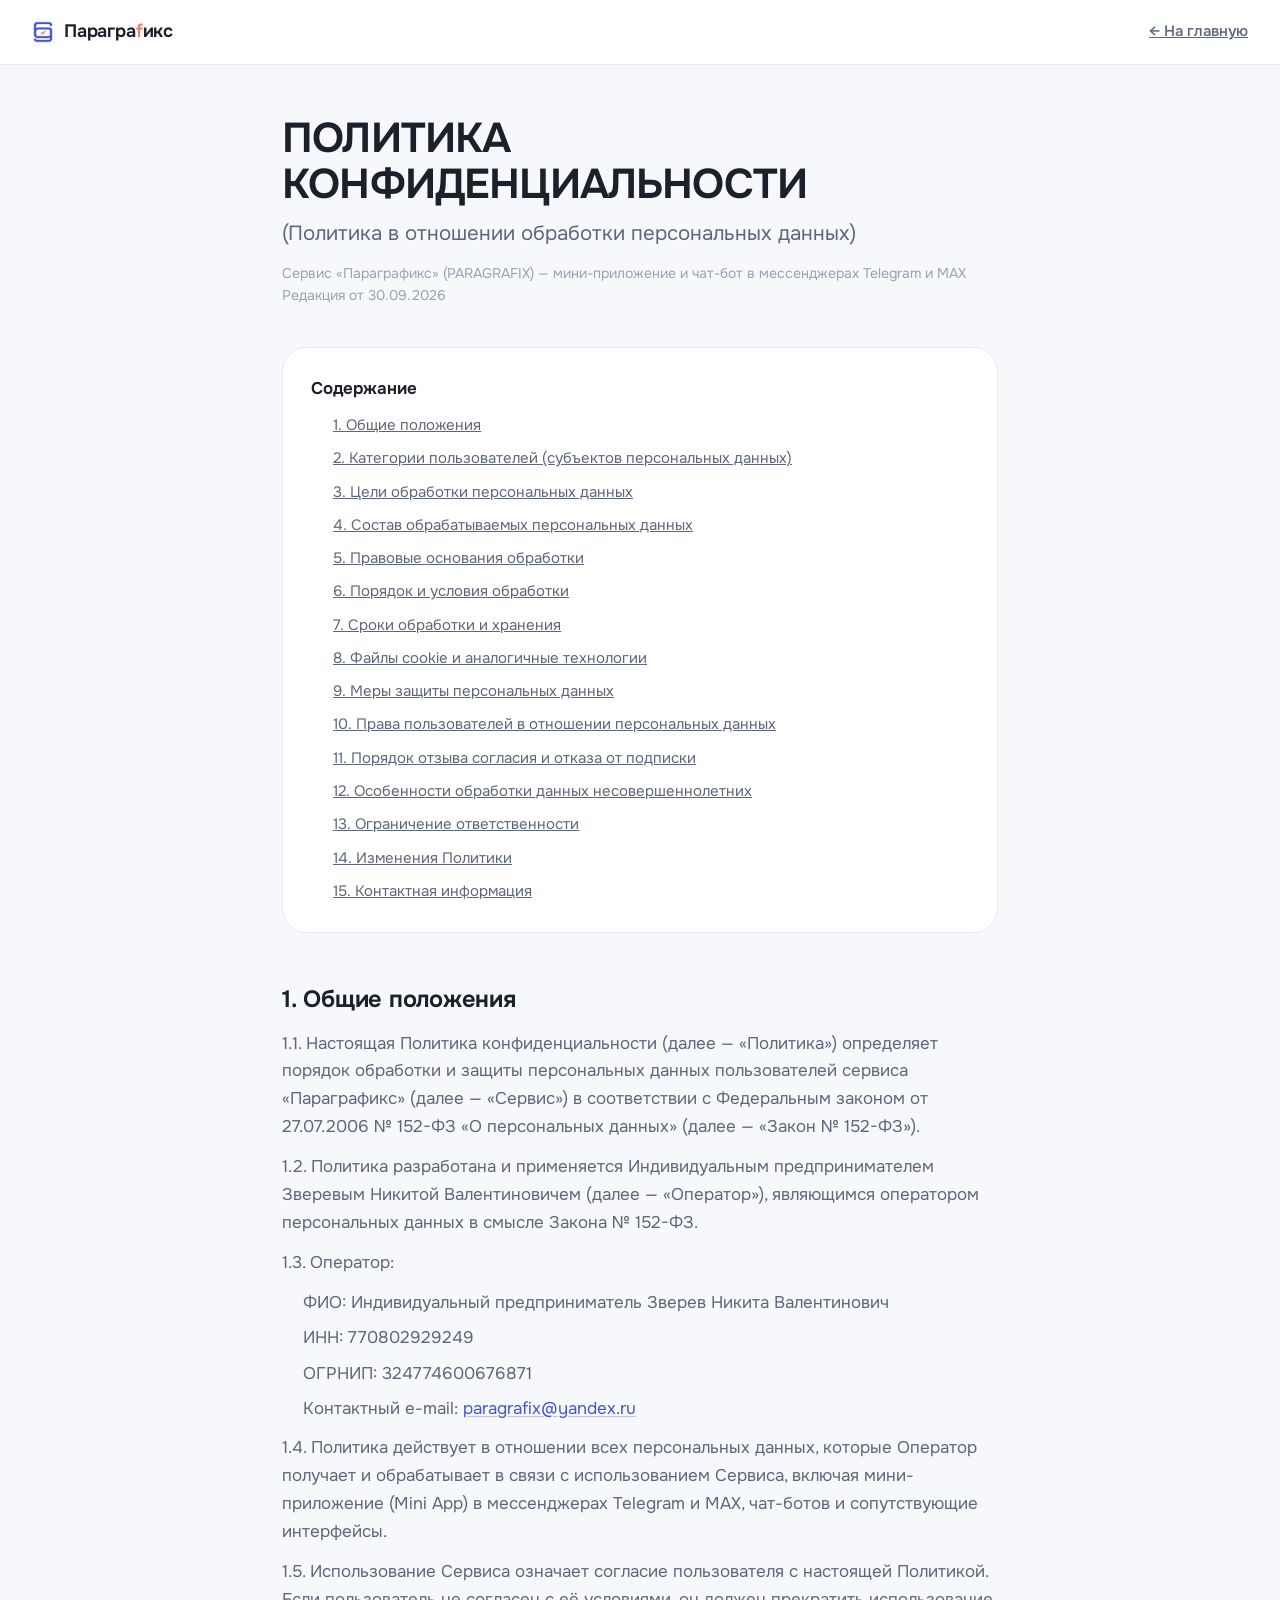
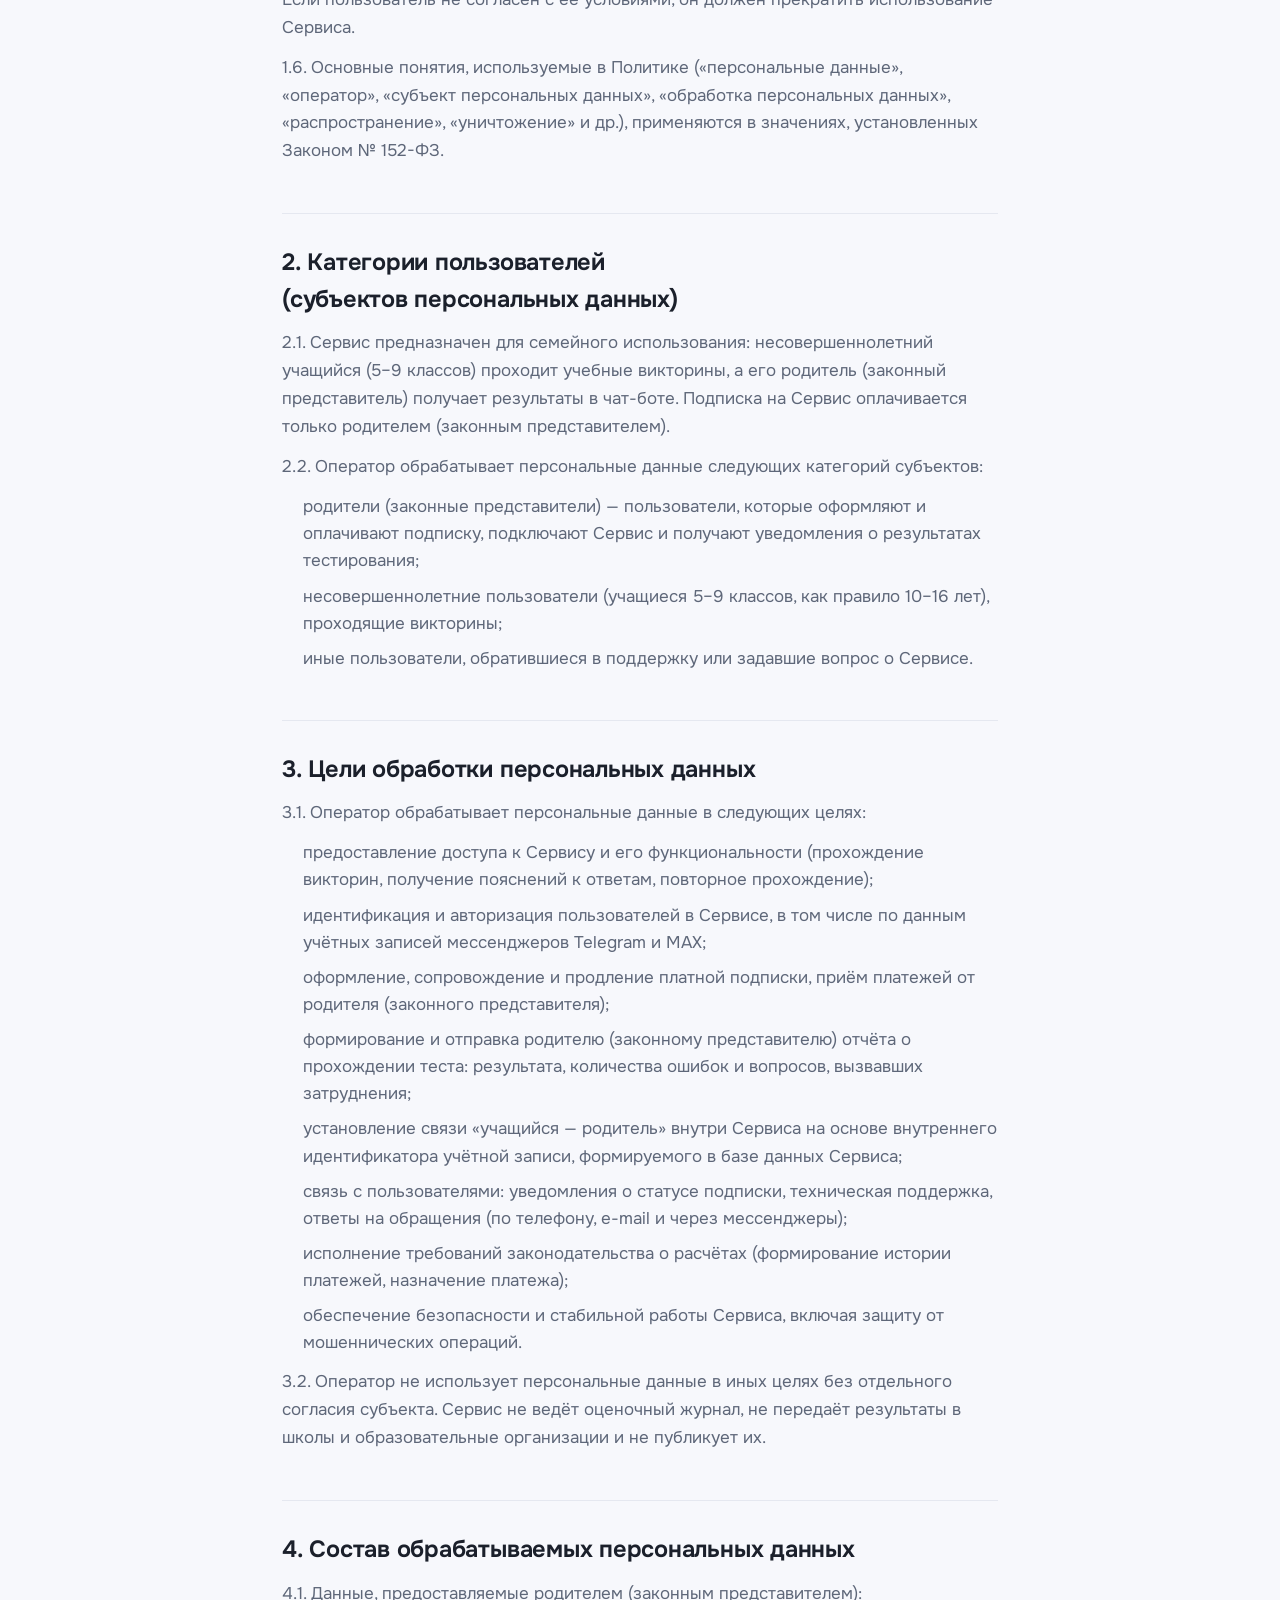
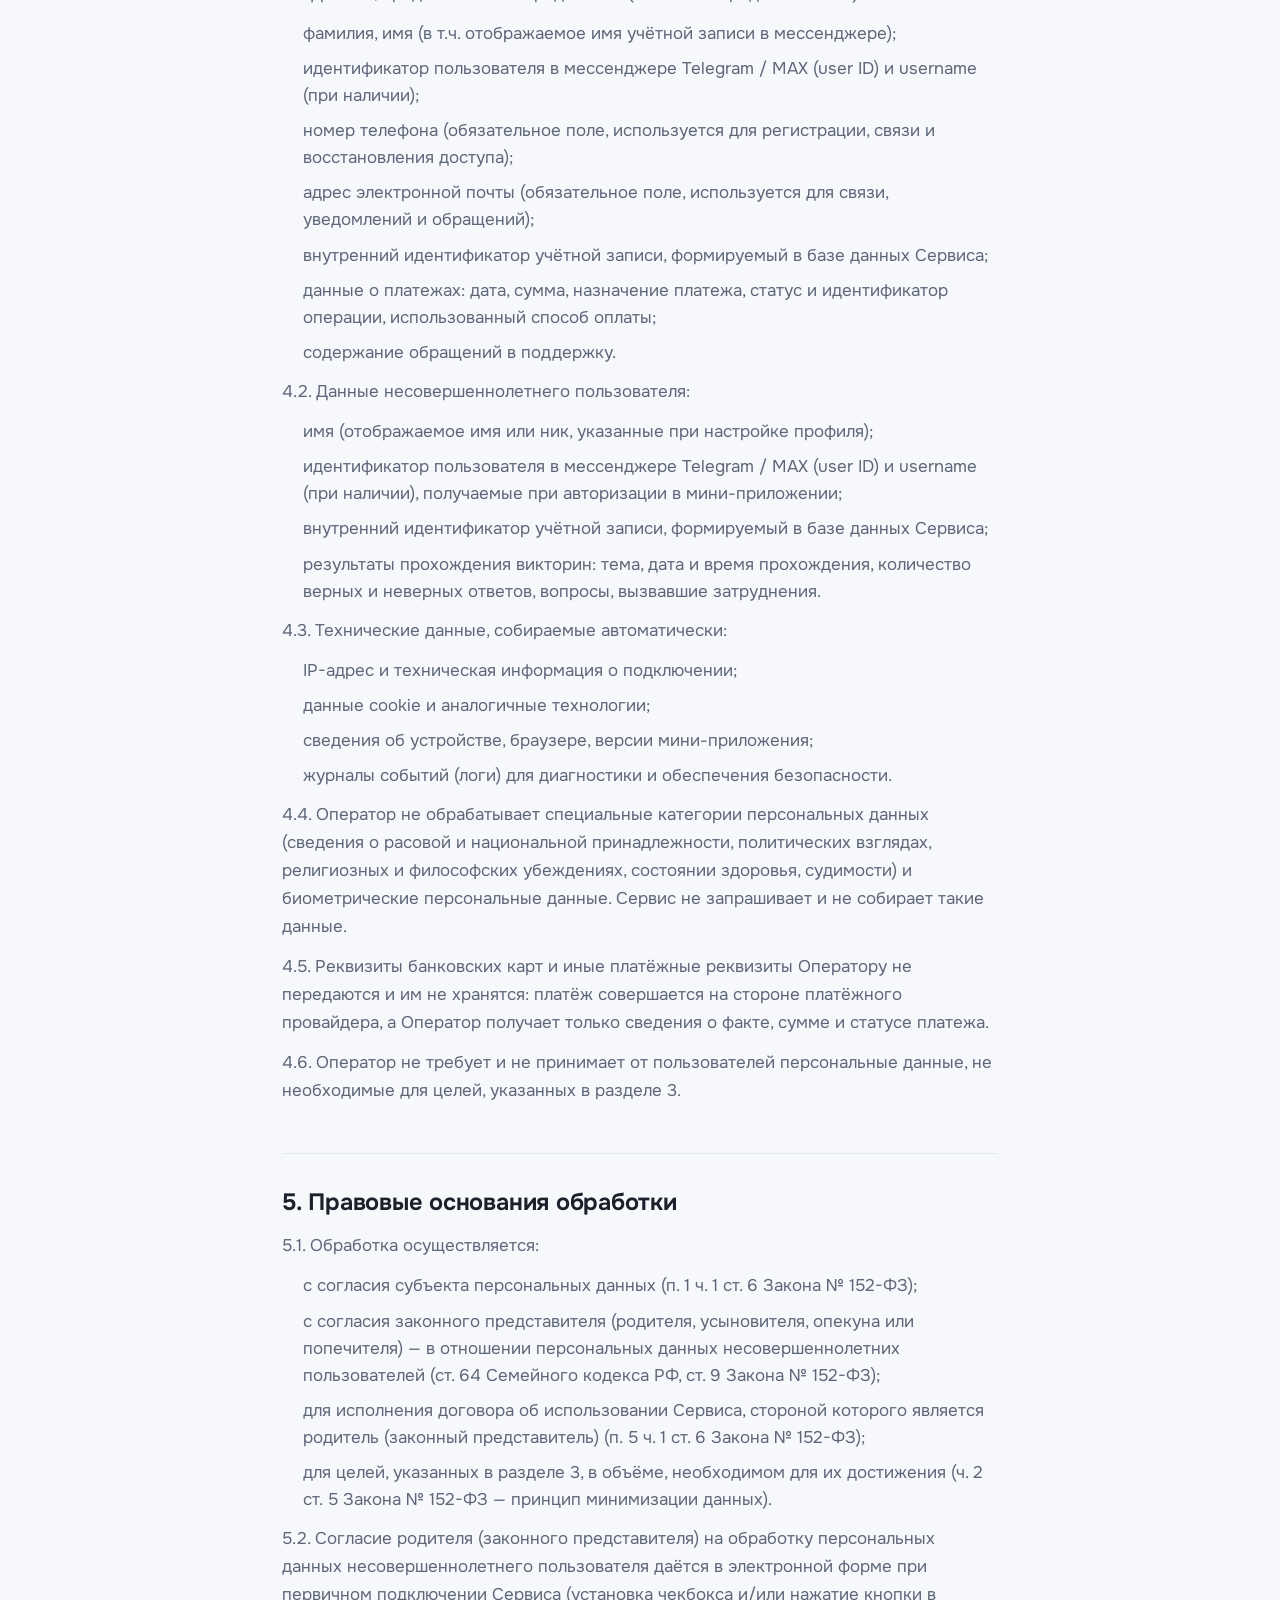
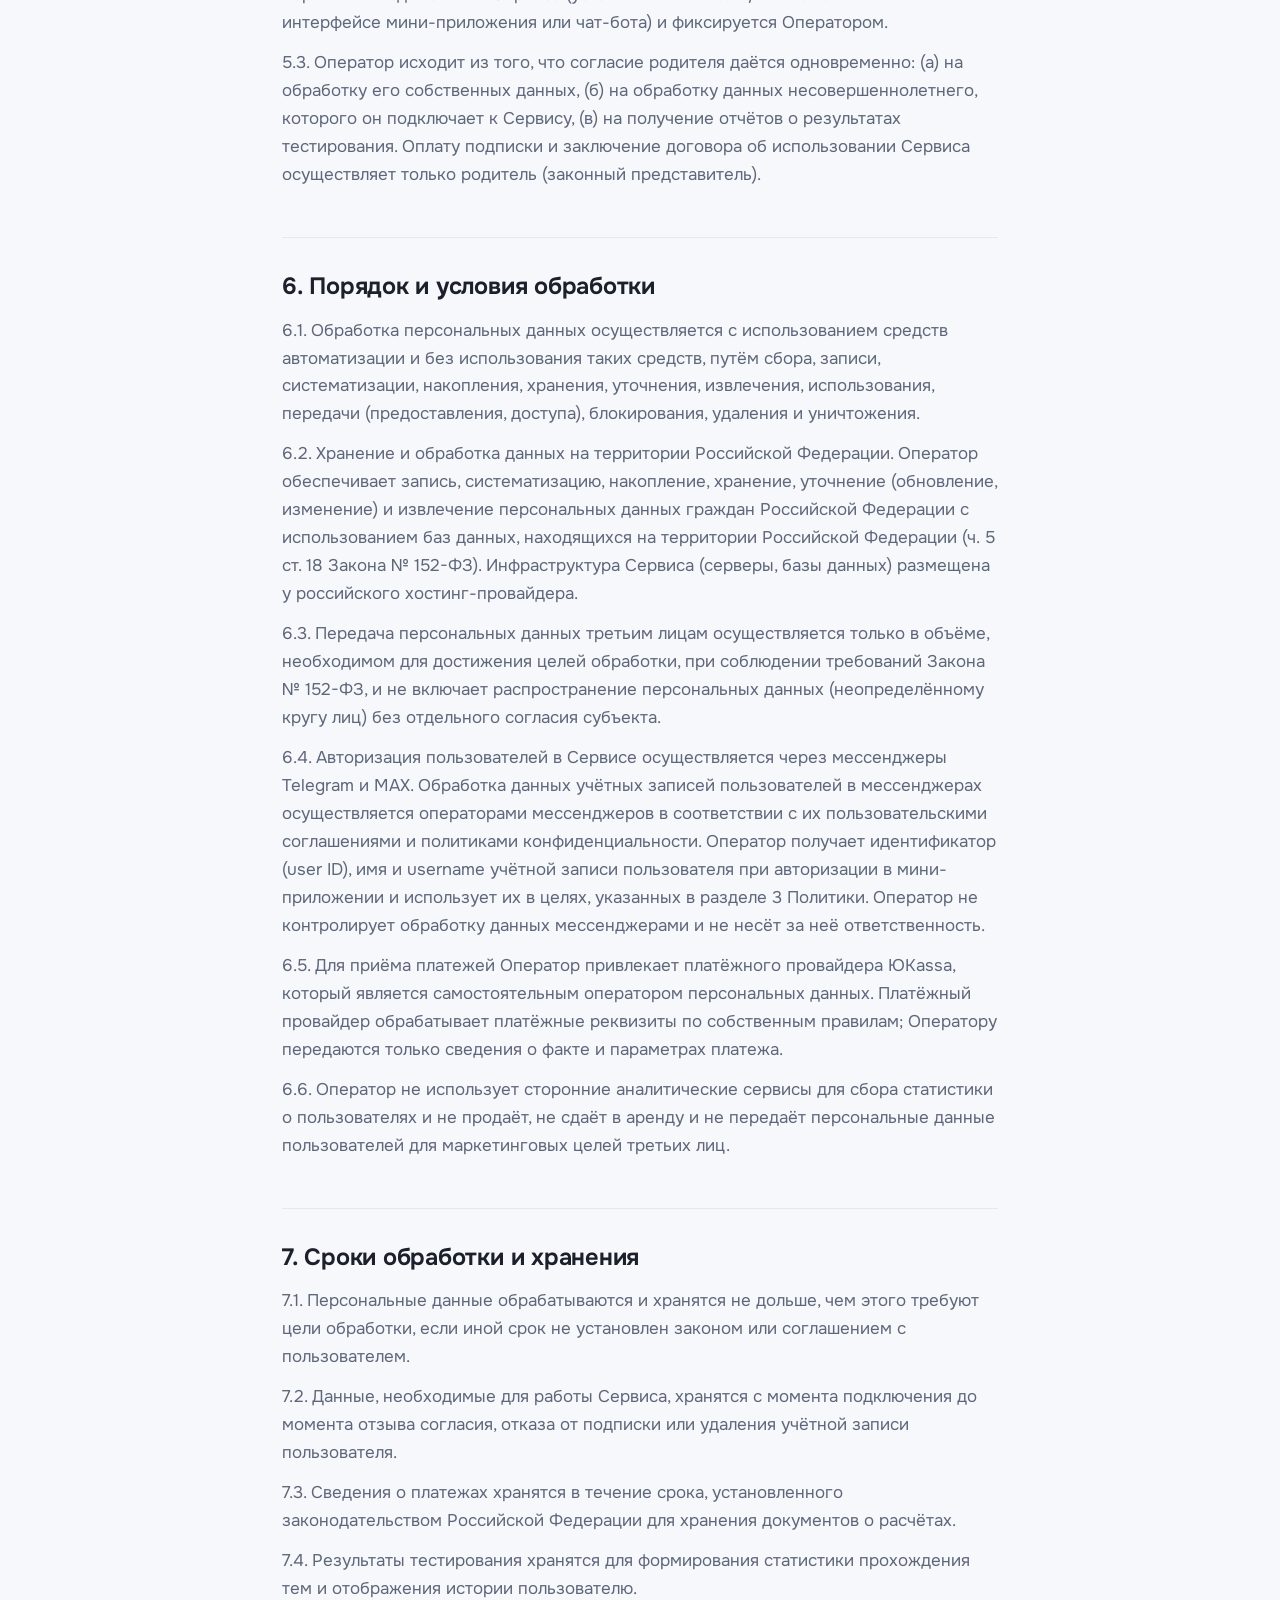
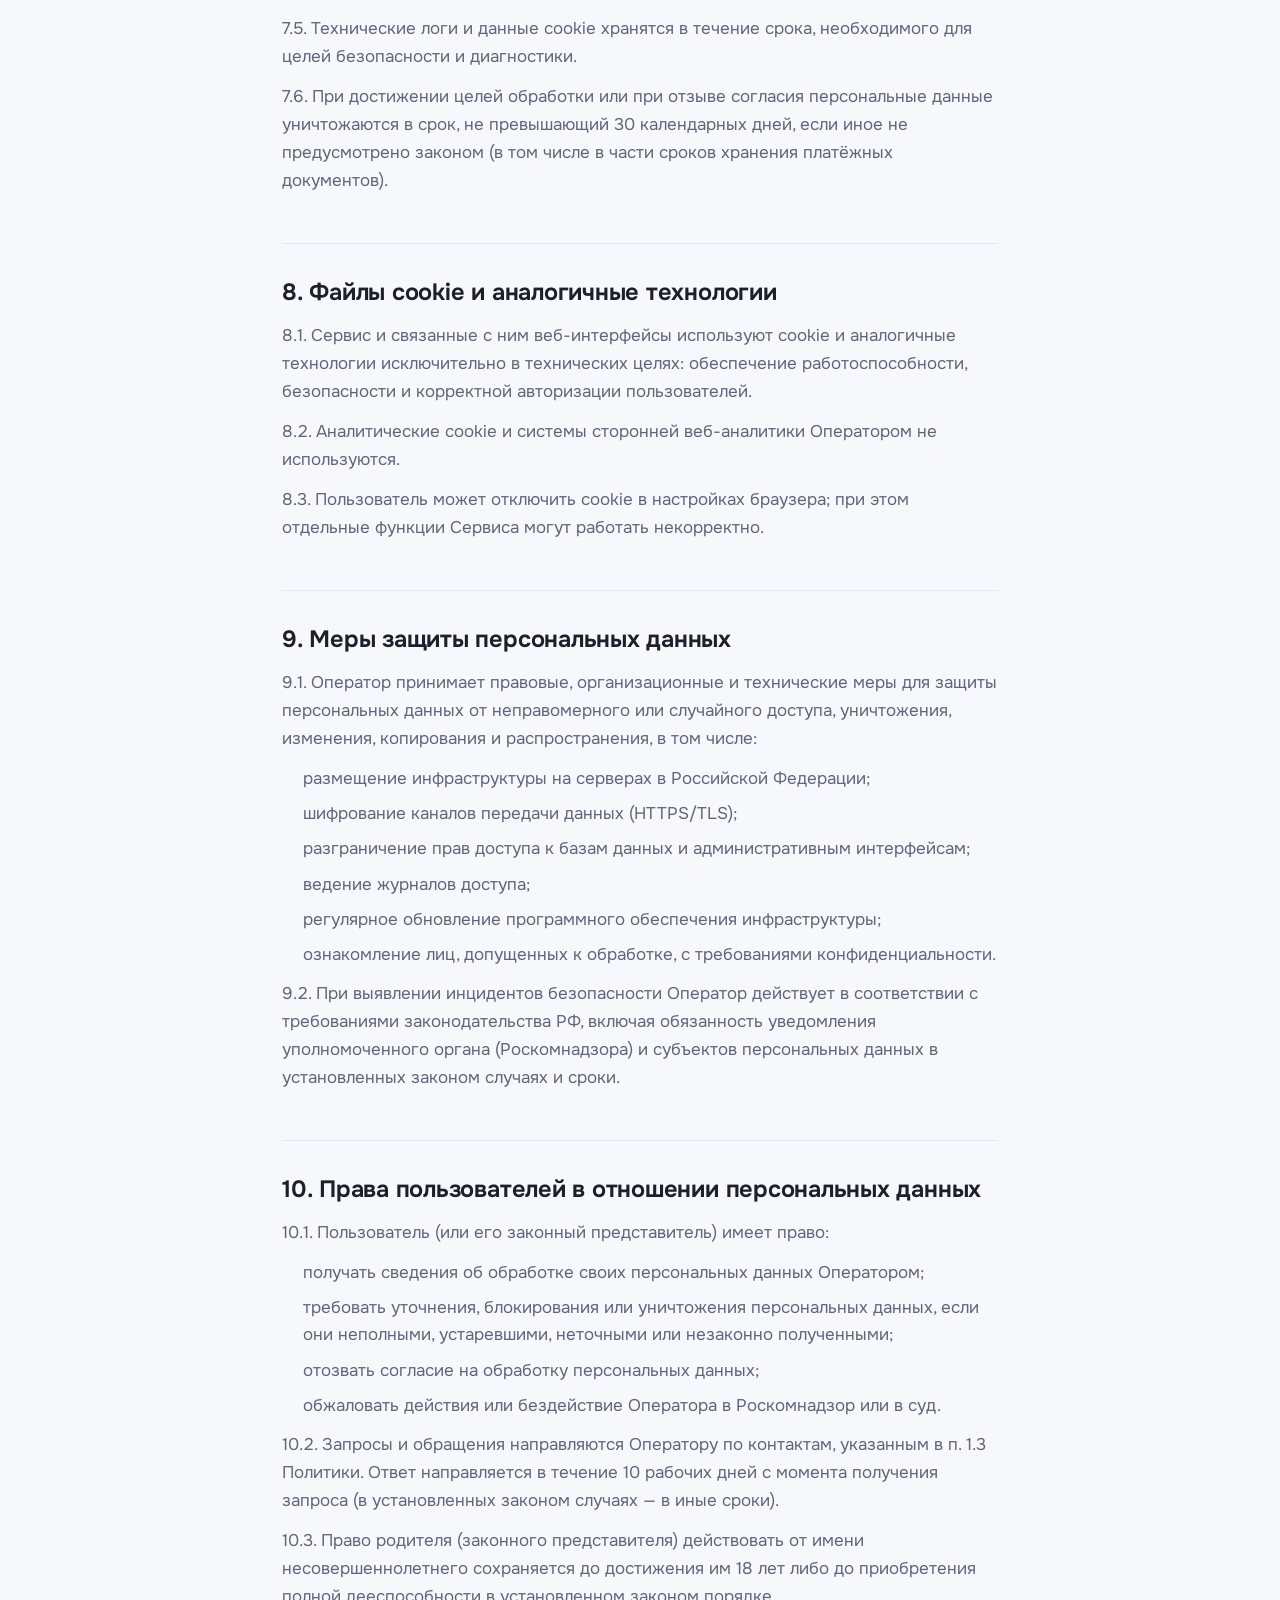
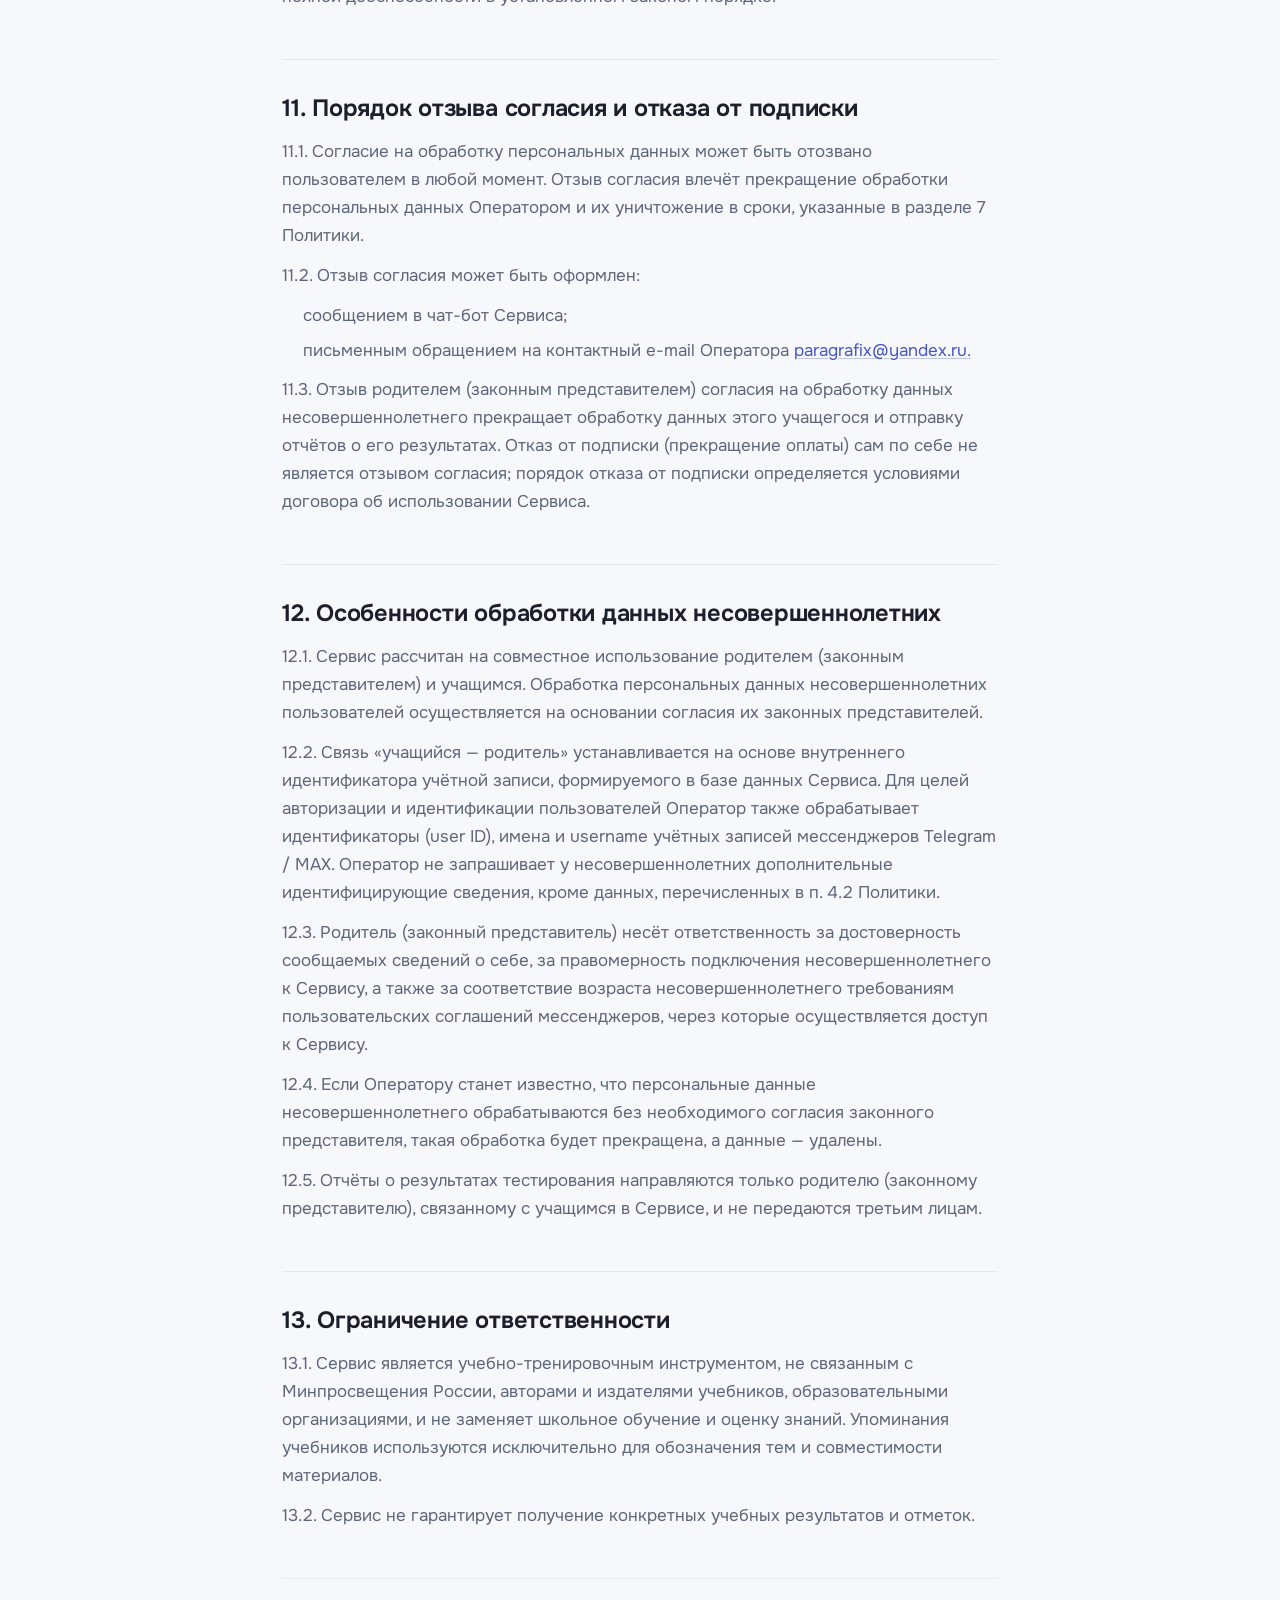
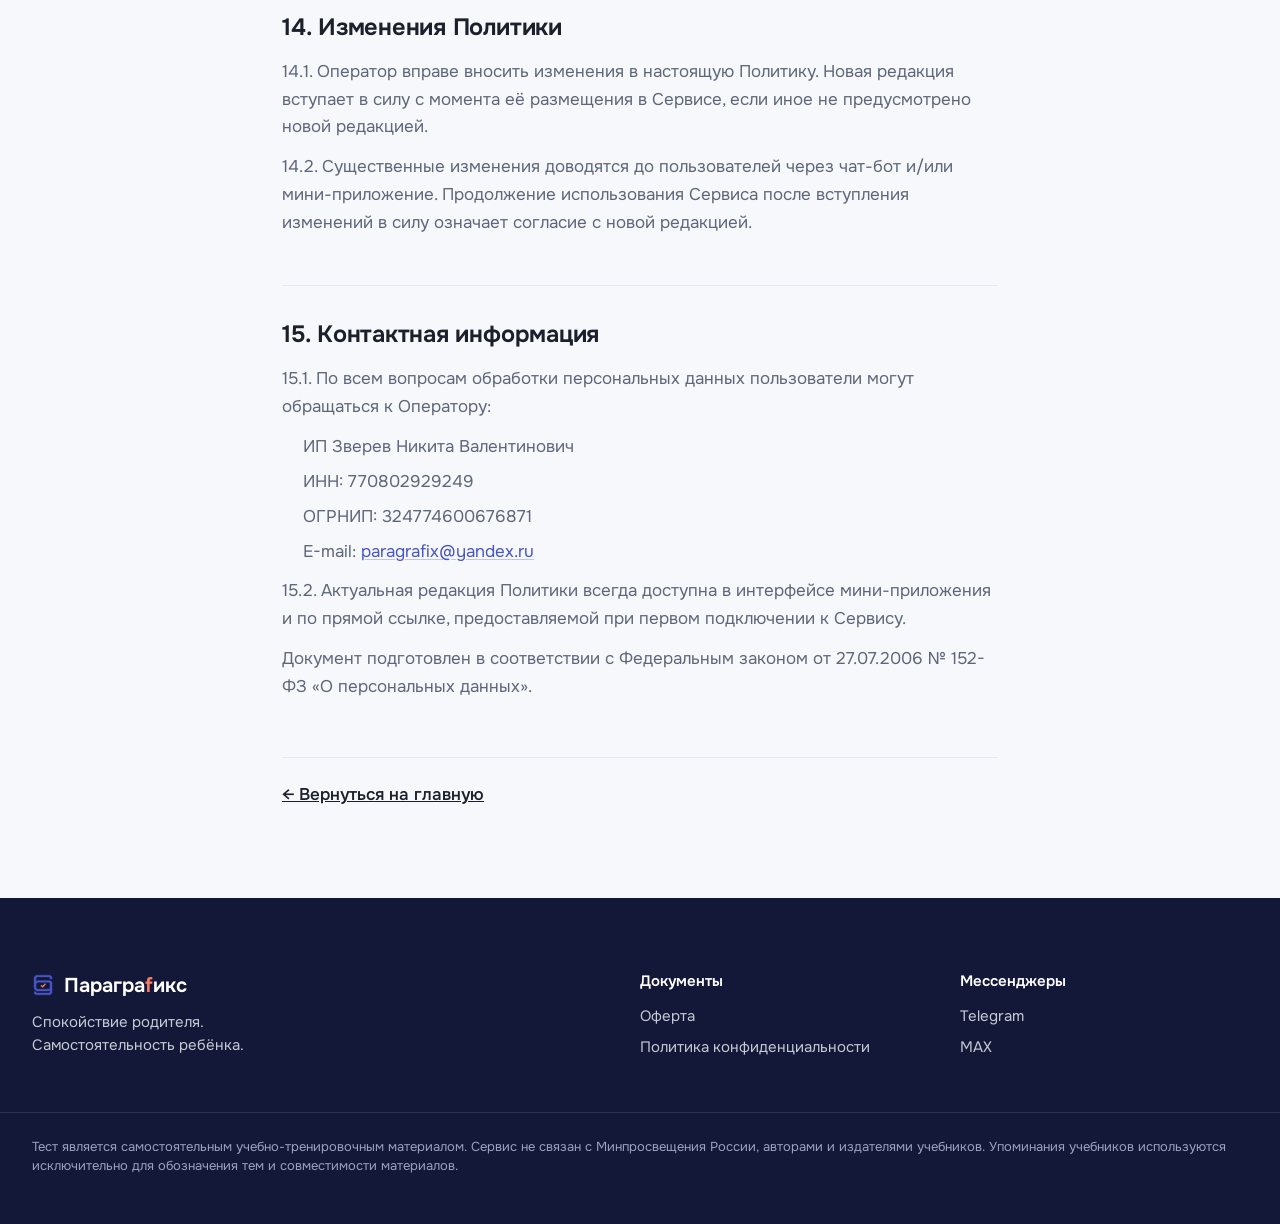
==== privacy.html @ 4663d6d3 "Добавлены страницы Оферта и Политика конфиденциальности; ссылки в футере; убрана заглушка" ====
<!DOCTYPE html>
<html lang="ru">
<head>
<meta charset="utf-8">
<meta name="viewport" content="width=device-width, initial-scale=1">
<title>Политика конфиденциальности — Параграfикс</title>
<meta name="description" content="Политика конфиденциальности сервиса «Параграfикс»: какие данные обрабатываются, зачем, сроки хранения и права пользователей.">
<meta name="robots" content="index, follow">
<link rel="icon" href="./assets/favicon.png">
<link rel="preconnect" href="https://fonts.googleapis.com">
<link rel="preconnect" href="https://fonts.gstatic.com" crossorigin>
<link href="https://fonts.googleapis.com/css2?family=Onest:wght@200..800&display=swap" rel="stylesheet">
<link rel="stylesheet" href="./style.css">
</head>
<body class="doc-page">

<header class="doc-top">
  <div class="wrap doc-top__in">
    <a class="brand" href="./index.html" aria-label="Параграfикс — на главную">
      <img src="./assets/logo.png" alt="" width="22" height="29"><span>Парагра<b>f</b>икс</span>
    </a>
    <a class="doc-top__back" href="./index.html">← На главную</a>
  </div>
</header>

<main class="doc">
  <div class="wrap doc__wrap">
    <h1 class="doc__title">ПОЛИТИКА КОНФИДЕНЦИАЛЬНОСТИ</h1>
    <p class="doc__sub">(Политика в отношении обработки персональных данных)</p>
    <p class="doc__meta">Сервис «Параграфикс» (PARAGRAFIX) — мини-приложение и чат-бот в мессенджерах Telegram и MAX<br>Редакция от 30.09.2026</p>

    <nav class="doc__toc" aria-label="Содержание">
      <p class="doc__toc-h">Содержание</p>
      <ol><li><a href="#s1">1. Общие положения</a></li><li><a href="#s2">2. Категории пользователей (субъектов персональных данных)</a></li><li><a href="#s3">3. Цели обработки персональных данных</a></li><li><a href="#s4">4. Состав обрабатываемых персональных данных</a></li><li><a href="#s5">5. Правовые основания обработки</a></li><li><a href="#s6">6. Порядок и условия обработки</a></li><li><a href="#s7">7. Сроки обработки и хранения</a></li><li><a href="#s8">8. Файлы cookie и аналогичные технологии</a></li><li><a href="#s9">9. Меры защиты персональных данных</a></li><li><a href="#s10">10. Права пользователей в отношении персональных данных</a></li><li><a href="#s11">11. Порядок отзыва согласия и отказа от подписки</a></li><li><a href="#s12">12. Особенности обработки данных несовершеннолетних</a></li><li><a href="#s13">13. Ограничение ответственности</a></li><li><a href="#s14">14. Изменения Политики</a></li><li><a href="#s15">15. Контактная информация</a></li></ol>
    </nav>

    <article class="doc__body">
      <h2 id="s1">1. Общие положения</h2>
      <p>1.1. Настоящая Политика конфиденциальности (далее — «Политика») определяет порядок обработки и защиты персональных данных пользователей сервиса «Параграфикс» (далее — «Сервис») в соответствии с Федеральным законом от 27.07.2006 № 152-ФЗ «О персональных данных» (далее — «Закон № 152-ФЗ»).</p>
      <p>1.2. Политика разработана и применяется Индивидуальным предпринимателем Зверевым Никитой Валентиновичем (далее — «Оператор»), являющимся оператором персональных данных в смысле Закона № 152-ФЗ.</p>
      <p>1.3. Оператор:</p>
      <ul>
      <li>ФИО: Индивидуальный предприниматель Зверев Никита Валентинович</li>
      <li>ИНН: 770802929249</li>
      <li>ОГРНИП: 324774600676871</li>
      <li>Контактный e-mail: <a href="mailto:paragrafix@yandex.ru">paragrafix@yandex.ru</a></li>
      </ul>
      <p>1.4. Политика действует в отношении всех персональных данных, которые Оператор получает и обрабатывает в связи с использованием Сервиса, включая мини-приложение (Mini App) в мессенджерах Telegram и MAX, чат-ботов и сопутствующие интерфейсы.</p>
      <p>1.5. Использование Сервиса означает согласие пользователя с настоящей Политикой. Если пользователь не согласен с её условиями, он должен прекратить использование Сервиса.</p>
      <p>1.6. Основные понятия, используемые в Политике («персональные данные», «оператор», «субъект персональных данных», «обработка персональных данных», «распространение», «уничтожение» и др.), применяются в значениях, установленных Законом № 152-ФЗ.</p>
      <h2 id="s2">2. Категории пользователей (субъектов персональных данных)</h2>
      <p>2.1. Сервис предназначен для семейного использования: несовершеннолетний учащийся (5–9 классов) проходит учебные викторины, а его родитель (законный представитель) получает результаты в чат-боте. Подписка на Сервис оплачивается только родителем (законным представителем).</p>
      <p>2.2. Оператор обрабатывает персональные данные следующих категорий субъектов:</p>
      <ul>
      <li>родители (законные представители) — пользователи, которые оформляют и оплачивают подписку, подключают Сервис и получают уведомления о результатах тестирования;</li>
      <li>несовершеннолетние пользователи (учащиеся 5–9 классов, как правило 10–16 лет), проходящие викторины;</li>
      <li>иные пользователи, обратившиеся в поддержку или задавшие вопрос о Сервисе.</li>
      </ul>
      <h2 id="s3">3. Цели обработки персональных данных</h2>
      <p>3.1. Оператор обрабатывает персональные данные в следующих целях:</p>
      <ul>
      <li>предоставление доступа к Сервису и его функциональности (прохождение викторин, получение пояснений к ответам, повторное прохождение);</li>
      <li>идентификация и авторизация пользователей в Сервисе, в том числе по данным учётных записей мессенджеров Telegram и MAX;</li>
      <li>оформление, сопровождение и продление платной подписки, приём платежей от родителя (законного представителя);</li>
      <li>формирование и отправка родителю (законному представителю) отчёта о прохождении теста: результата, количества ошибок и вопросов, вызвавших затруднения;</li>
      <li>установление связи «учащийся — родитель» внутри Сервиса на основе внутреннего идентификатора учётной записи, формируемого в базе данных Сервиса;</li>
      <li>связь с пользователями: уведомления о статусе подписки, техническая поддержка, ответы на обращения (по телефону, e-mail и через мессенджеры);</li>
      <li>исполнение требований законодательства о расчётах (формирование истории платежей, назначение платежа);</li>
      <li>обеспечение безопасности и стабильной работы Сервиса, включая защиту от мошеннических операций.</li>
      </ul>
      <p>3.2. Оператор не использует персональные данные в иных целях без отдельного согласия субъекта. Сервис не ведёт оценочный журнал, не передаёт результаты в школы и образовательные организации и не публикует их.</p>
      <h2 id="s4">4. Состав обрабатываемых персональных данных</h2>
      <p>4.1. Данные, предоставляемые родителем (законным представителем):</p>
      <ul>
      <li>фамилия, имя (в т.ч. отображаемое имя учётной записи в мессенджере);</li>
      <li>идентификатор пользователя в мессенджере Telegram / MAX (user ID) и username (при наличии);</li>
      <li>номер телефона (обязательное поле, используется для регистрации, связи и восстановления доступа);</li>
      <li>адрес электронной почты (обязательное поле, используется для связи, уведомлений и обращений);</li>
      <li>внутренний идентификатор учётной записи, формируемый в базе данных Сервиса;</li>
      <li>данные о платежах: дата, сумма, назначение платежа, статус и идентификатор операции, использованный способ оплаты;</li>
      <li>содержание обращений в поддержку.</li>
      </ul>
      <p>4.2. Данные несовершеннолетнего пользователя:</p>
      <ul>
      <li>имя (отображаемое имя или ник, указанные при настройке профиля);</li>
      <li>идентификатор пользователя в мессенджере Telegram / MAX (user ID) и username (при наличии), получаемые при авторизации в мини-приложении;</li>
      <li>внутренний идентификатор учётной записи, формируемый в базе данных Сервиса;</li>
      <li>результаты прохождения викторин: тема, дата и время прохождения, количество верных и неверных ответов, вопросы, вызвавшие затруднения.</li>
      </ul>
      <p>4.3. Технические данные, собираемые автоматически:</p>
      <ul>
      <li>IP-адрес и техническая информация о подключении;</li>
      <li>данные cookie и аналогичные технологии;</li>
      <li>сведения об устройстве, браузере, версии мини-приложения;</li>
      <li>журналы событий (логи) для диагностики и обеспечения безопасности.</li>
      </ul>
      <p>4.4. Оператор не обрабатывает специальные категории персональных данных (сведения о расовой и национальной принадлежности, политических взглядах, религиозных и философских убеждениях, состоянии здоровья, судимости) и биометрические персональные данные. Сервис не запрашивает и не собирает такие данные.</p>
      <p>4.5. Реквизиты банковских карт и иные платёжные реквизиты Оператору не передаются и им не хранятся: платёж совершается на стороне платёжного провайдера, а Оператор получает только сведения о факте, сумме и статусе платежа.</p>
      <p>4.6. Оператор не требует и не принимает от пользователей персональные данные, не необходимые для целей, указанных в разделе 3.</p>
      <h2 id="s5">5. Правовые основания обработки</h2>
      <p>5.1. Обработка осуществляется:</p>
      <ul>
      <li>с согласия субъекта персональных данных (п. 1 ч. 1 ст. 6 Закона № 152-ФЗ);</li>
      <li>с согласия законного представителя (родителя, усыновителя, опекуна или попечителя) — в отношении персональных данных несовершеннолетних пользователей (ст. 64 Семейного кодекса РФ, ст. 9 Закона № 152-ФЗ);</li>
      <li>для исполнения договора об использовании Сервиса, стороной которого является родитель (законный представитель) (п. 5 ч. 1 ст. 6 Закона № 152-ФЗ);</li>
      <li>для целей, указанных в разделе 3, в объёме, необходимом для их достижения (ч. 2 ст. 5 Закона № 152-ФЗ — принцип минимизации данных).</li>
      </ul>
      <p>5.2. Согласие родителя (законного представителя) на обработку персональных данных несовершеннолетнего пользователя даётся в электронной форме при первичном подключении Сервиса (установка чекбокса и/или нажатие кнопки в интерфейсе мини-приложения или чат-бота) и фиксируется Оператором.</p>
      <p>5.3. Оператор исходит из того, что согласие родителя даётся одновременно: (а) на обработку его собственных данных, (б) на обработку данных несовершеннолетнего, которого он подключает к Сервису, (в) на получение отчётов о результатах тестирования. Оплату подписки и заключение договора об использовании Сервиса осуществляет только родитель (законный представитель).</p>
      <h2 id="s6">6. Порядок и условия обработки</h2>
      <p>6.1. Обработка персональных данных осуществляется с использованием средств автоматизации и без использования таких средств, путём сбора, записи, систематизации, накопления, хранения, уточнения, извлечения, использования, передачи (предоставления, доступа), блокирования, удаления и уничтожения.</p>
      <p>6.2. Хранение и обработка данных на территории Российской Федерации. Оператор обеспечивает запись, систематизацию, накопление, хранение, уточнение (обновление, изменение) и извлечение персональных данных граждан Российской Федерации с использованием баз данных, находящихся на территории Российской Федерации (ч. 5 ст. 18 Закона № 152-ФЗ). Инфраструктура Сервиса (серверы, базы данных) размещена у российского хостинг-провайдера.</p>
      <p>6.3. Передача персональных данных третьим лицам осуществляется только в объёме, необходимом для достижения целей обработки, при соблюдении требований Закона № 152-ФЗ, и не включает распространение персональных данных (неопределённому кругу лиц) без отдельного согласия субъекта.</p>
      <p>6.4. Авторизация пользователей в Сервисе осуществляется через мессенджеры Telegram и MAX. Обработка данных учётных записей пользователей в мессенджерах осуществляется операторами мессенджеров в соответствии с их пользовательскими соглашениями и политиками конфиденциальности. Оператор получает идентификатор (user ID), имя и username учётной записи пользователя при авторизации в мини-приложении и использует их в целях, указанных в разделе 3 Политики. Оператор не контролирует обработку данных мессенджерами и не несёт за неё ответственность.</p>
      <p>6.5. Для приёма платежей Оператор привлекает платёжного провайдера ЮKassa, который является самостоятельным оператором персональных данных. Платёжный провайдер обрабатывает платёжные реквизиты по собственным правилам; Оператору передаются только сведения о факте и параметрах платежа.</p>
      <p>6.6. Оператор не использует сторонние аналитические сервисы для сбора статистики о пользователях и не продаёт, не сдаёт в аренду и не передаёт персональные данные пользователей для маркетинговых целей третьих лиц.</p>
      <h2 id="s7">7. Сроки обработки и хранения</h2>
      <p>7.1. Персональные данные обрабатываются и хранятся не дольше, чем этого требуют цели обработки, если иной срок не установлен законом или соглашением с пользователем.</p>
      <p>7.2. Данные, необходимые для работы Сервиса, хранятся с момента подключения до момента отзыва согласия, отказа от подписки или удаления учётной записи пользователя.</p>
      <p>7.3. Сведения о платежах хранятся в течение срока, установленного законодательством Российской Федерации для хранения документов о расчётах.</p>
      <p>7.4. Результаты тестирования хранятся для формирования статистики прохождения тем и отображения истории пользователю.</p>
      <p>7.5. Технические логи и данные cookie хранятся в течение срока, необходимого для целей безопасности и диагностики.</p>
      <p>7.6. При достижении целей обработки или при отзыве согласия персональные данные уничтожаются в срок, не превышающий 30 календарных дней, если иное не предусмотрено законом (в том числе в части сроков хранения платёжных документов).</p>
      <h2 id="s8">8. Файлы cookie и аналогичные технологии</h2>
      <p>8.1. Сервис и связанные с ним веб-интерфейсы используют cookie и аналогичные технологии исключительно в технических целях: обеспечение работоспособности, безопасности и корректной авторизации пользователей.</p>
      <p>8.2. Аналитические cookie и системы сторонней веб-аналитики Оператором не используются.</p>
      <p>8.3. Пользователь может отключить cookie в настройках браузера; при этом отдельные функции Сервиса могут работать некорректно.</p>
      <h2 id="s9">9. Меры защиты персональных данных</h2>
      <p>9.1. Оператор принимает правовые, организационные и технические меры для защиты персональных данных от неправомерного или случайного доступа, уничтожения, изменения, копирования и распространения, в том числе:</p>
      <ul>
      <li>размещение инфраструктуры на серверах в Российской Федерации;</li>
      <li>шифрование каналов передачи данных (HTTPS/TLS);</li>
      <li>разграничение прав доступа к базам данных и административным интерфейсам;</li>
      <li>ведение журналов доступа;</li>
      <li>регулярное обновление программного обеспечения инфраструктуры;</li>
      <li>ознакомление лиц, допущенных к обработке, с требованиями конфиденциальности.</li>
      </ul>
      <p>9.2. При выявлении инцидентов безопасности Оператор действует в соответствии с требованиями законодательства РФ, включая обязанность уведомления уполномоченного органа (Роскомнадзора) и субъектов персональных данных в установленных законом случаях и сроки.</p>
      <h2 id="s10">10. Права пользователей в отношении персональных данных</h2>
      <p>10.1. Пользователь (или его законный представитель) имеет право:</p>
      <ul>
      <li>получать сведения об обработке своих персональных данных Оператором;</li>
      <li>требовать уточнения, блокирования или уничтожения персональных данных, если они неполными, устаревшими, неточными или незаконно полученными;</li>
      <li>отозвать согласие на обработку персональных данных;</li>
      <li>обжаловать действия или бездействие Оператора в Роскомнадзор или в суд.</li>
      </ul>
      <p>10.2. Запросы и обращения направляются Оператору по контактам, указанным в п. 1.3 Политики. Ответ направляется в течение 10 рабочих дней с момента получения запроса (в установленных законом случаях — в иные сроки).</p>
      <p>10.3. Право родителя (законного представителя) действовать от имени несовершеннолетнего сохраняется до достижения им 18 лет либо до приобретения полной дееспособности в установленном законом порядке.</p>
      <h2 id="s11">11. Порядок отзыва согласия и отказа от подписки</h2>
      <p>11.1. Согласие на обработку персональных данных может быть отозвано пользователем в любой момент. Отзыв согласия влечёт прекращение обработки персональных данных Оператором и их уничтожение в сроки, указанные в разделе 7 Политики.</p>
      <p>11.2. Отзыв согласия может быть оформлен:</p>
      <ul>
      <li>сообщением в чат-бот Сервиса;</li>
      <li>письменным обращением на контактный e-mail Оператора <a href="mailto:paragrafix@yandex.ru.">paragrafix@yandex.ru.</a></li>
      </ul>
      <p>11.3. Отзыв родителем (законным представителем) согласия на обработку данных несовершеннолетнего прекращает обработку данных этого учащегося и отправку отчётов о его результатах. Отказ от подписки (прекращение оплаты) сам по себе не является отзывом согласия; порядок отказа от подписки определяется условиями договора об использовании Сервиса.</p>
      <h2 id="s12">12. Особенности обработки данных несовершеннолетних</h2>
      <p>12.1. Сервис рассчитан на совместное использование родителем (законным представителем) и учащимся. Обработка персональных данных несовершеннолетних пользователей осуществляется на основании согласия их законных представителей.</p>
      <p>12.2. Связь «учащийся — родитель» устанавливается на основе внутреннего идентификатора учётной записи, формируемого в базе данных Сервиса. Для целей авторизации и идентификации пользователей Оператор также обрабатывает идентификаторы (user ID), имена и username учётных записей мессенджеров Telegram / MAX. Оператор не запрашивает у несовершеннолетних дополнительные идентифицирующие сведения, кроме данных, перечисленных в п. 4.2 Политики.</p>
      <p>12.3. Родитель (законный представитель) несёт ответственность за достоверность сообщаемых сведений о себе, за правомерность подключения несовершеннолетнего к Сервису, а также за соответствие возраста несовершеннолетнего требованиям пользовательских соглашений мессенджеров, через которые осуществляется доступ к Сервису.</p>
      <p>12.4. Если Оператору станет известно, что персональные данные несовершеннолетнего обрабатываются без необходимого согласия законного представителя, такая обработка будет прекращена, а данные — удалены.</p>
      <p>12.5. Отчёты о результатах тестирования направляются только родителю (законному представителю), связанному с учащимся в Сервисе, и не передаются третьим лицам.</p>
      <h2 id="s13">13. Ограничение ответственности</h2>
      <p>13.1. Сервис является учебно-тренировочным инструментом, не связанным с Минпросвещения России, авторами и издателями учебников, образовательными организациями, и не заменяет школьное обучение и оценку знаний. Упоминания учебников используются исключительно для обозначения тем и совместимости материалов.</p>
      <p>13.2. Сервис не гарантирует получение конкретных учебных результатов и отметок.</p>
      <h2 id="s14">14. Изменения Политики</h2>
      <p>14.1. Оператор вправе вносить изменения в настоящую Политику. Новая редакция вступает в силу с момента её размещения в Сервисе, если иное не предусмотрено новой редакцией.</p>
      <p>14.2. Существенные изменения доводятся до пользователей через чат-бот и/или мини-приложение. Продолжение использования Сервиса после вступления изменений в силу означает согласие с новой редакцией.</p>
      <h2 id="s15">15. Контактная информация</h2>
      <p>15.1. По всем вопросам обработки персональных данных пользователи могут обращаться к Оператору:</p>
      <ul>
      <li>ИП Зверев Никита Валентинович</li>
      <li>ИНН: 770802929249</li>
      <li>ОГРНИП: 324774600676871</li>
      <li>E-mail: <a href="mailto:paragrafix@yandex.ru">paragrafix@yandex.ru</a></li>
      </ul>
      <p>15.2. Актуальная редакция Политики всегда доступна в интерфейсе мини-приложения и по прямой ссылке, предоставляемой при первом подключении к Сервису.</p>
      <p>Документ подготовлен в соответствии с Федеральным законом от 27.07.2006 № 152-ФЗ «О персональных данных».</p>
    </article>

    <p class="doc__foot"><a href="./index.html">← Вернуться на главную</a></p>
  </div>
</main>

<footer class="footer" data-theme="dark">
  <div class="wrap footer__grid">
    <div>
      <p class="footer__brand"><img src="./assets/logo.png" alt="" width="22" height="29"><span>Парагра<b>f</b>икс</span></p>
      <p>Спокойствие родителя.<br>Самостоятельность ребёнка.</p>
    </div>
    <div><p class="footer__h">Документы</p><a href="./oferta.html">Оферта</a><a href="./privacy.html">Политика конфиденциальности</a></div>
    <div><p class="footer__h">Мессенджеры</p><a href="https://t.me/paragrafica_bot" target="_blank" rel="noopener">Telegram</a><a href="https://max.ru/id770802929249_2_bot" target="_blank" rel="noopener">MAX</a></div>
  </div>
  <p class="wrap footer__legal">Тест является самостоятельным учебно-тренировочным материалом. Сервис не связан с Минпросвещения России, авторами и издателями учебников. Упоминания учебников используются исключительно для обозначения тем и совместимости материалов.</p>
</footer>

</body>
</html>
---- style.css ----
/* ===== Tokens ===== */
:root{
  --canvas:#F7F8FC; --surface:#FFFFFF;
  --ink:#1B202B; --ink-2:#5E6779; --ink-3:#98A2B3;
  --line:#E5E8F0; --line-2:#D7DCE8;
  --indigo:#4656C8; --indigo-press:#3545AF; --indigo-soft:#EEF0FF;
  --coral:#F47D62; --coral-ink:#D9644A; --coral-soft:#FFF1ED;
  --ok:#2E9B76; --ok-soft:#ECF8F2;
  --rev:#C98719; --rev-ink:#8A6100; --rev-soft:#FFF7E7;
  --night-7:#2B3290; --night-8:#1F2463; --night-9:#141838;
  --night-ink-2:#B9BEE6; --night-accent:#A9B0F5;

  --r-sm:12px; --r-md:16px; --r-lg:24px; --r-phone:46px;
  --sh-device:0 40px 80px -24px rgba(27,32,43,.28),0 14px 28px -10px rgba(27,32,43,.14);
  --sh-bubble:0 14px 34px -10px rgba(27,32,43,.20),0 2px 6px rgba(27,32,43,.05);
  --sh-card:0 1px 2px rgba(27,32,43,.04);
  --ease:cubic-bezier(.22,1,.36,1); --ease-io:cubic-bezier(.65,0,.35,1);

  --fs-hero:clamp(2.5rem,1.6rem + 3.9vw,4.5rem);
  --fs-h2:clamp(1.875rem,1.4rem + 2vw,3rem);
  --fs-h3:clamp(1.25rem,1.15rem + .4vw,1.5rem);
  --fs-lead:clamp(1.125rem,1.07rem + .25vw,1.3rem);
  --fs-body:clamp(1rem,.98rem + .1vw,1.0625rem);
  --fs-cap:clamp(.8125rem,.8rem + .1vw,.875rem);
  --wrap:1200px; --pad:clamp(20px,4vw,32px);
  --sec:clamp(88px,10vw,168px);
}

*,*::before,*::after{box-sizing:border-box}
html{-webkit-text-size-adjust:100%;scroll-padding-top:80px}
body{margin:0;font-family:'Onest',system-ui,-apple-system,'Segoe UI',sans-serif;font-size:var(--fs-body);line-height:1.55;color:var(--ink);background:var(--canvas);-webkit-font-smoothing:antialiased;text-rendering:optimizeLegibility;overflow-x:hidden}
img,svg{display:block;max-width:100%}
a{color:inherit}
button{font:inherit;color:inherit;cursor:pointer}
p{margin:0}
h1,h2,h3{margin:0;font-weight:650;text-wrap:balance}
ul,ol{margin:0;padding:0;list-style:none}
:focus-visible{outline:3px solid rgba(70,86,200,.45);outline-offset:3px;border-radius:8px}
.skip{position:absolute;left:-999px;top:8px;z-index:100;background:var(--ink);color:#fff;padding:10px 14px;border-radius:10px}
.skip:focus{left:8px}

.wrap{width:100%;max-width:calc(var(--wrap) + var(--pad)*2);margin-inline:auto;padding-inline:var(--pad)}
.wrap--narrow{max-width:calc(820px + var(--pad)*2)}
section{position:relative;padding-block:var(--sec)}

/* ===== Sky ===== */
.sky{position:fixed;inset:0;z-index:-2;background:var(--canvas);transition:none}
.sky__glow{position:absolute;inset:0;opacity:0;background:radial-gradient(60vw 50vw at 88% 6%,rgba(244,125,98,.30),transparent 62%),radial-gradient(50vw 40vw at 10% 100%,rgba(255,200,170,.25),transparent 60%)}
.sky__grain{position:absolute;inset:0;opacity:.035;background-image:url("data:image/svg+xml,%3Csvg xmlns='http://www.w3.org/2000/svg' width='160' height='160'%3E%3Cfilter id='n'%3E%3CfeTurbulence type='fractalNoise' baseFrequency='.9' numOctaves='2' stitchTiles='stitch'/%3E%3C/filter%3E%3Crect width='100%25' height='100%25' filter='url(%23n)'/%3E%3C/svg%3E")}

/* ===== Type ===== */
.h2{font-size:var(--fs-h2);line-height:1.08;letter-spacing:-.025em;max-width:22ch}
.h3{font-size:var(--fs-h3);line-height:1.25;letter-spacing:-.01em;font-weight:600}
.lead{font-size:var(--fs-lead);line-height:1.5;color:var(--ink-2);max-width:56ch}
.caption{font-size:var(--fs-cap);color:var(--ink-2);line-height:1.45}
.accent{color:var(--indigo)}
.muted{color:var(--ink-2)}
.eyebrow{display:inline-flex;align-items:center;gap:8px;font-size:var(--fs-cap);font-weight:550;letter-spacing:.01em;color:var(--ink-2);padding:6px 12px;border-radius:999px;background:rgba(255,255,255,.7);border:1px solid var(--line)}
.eyebrow::before{content:"";width:6px;height:6px;border-radius:50%;background:var(--coral);box-shadow:0 0 0 4px rgba(244,125,98,.18)}
.sec-head{display:grid;gap:16px;margin-bottom:clamp(40px,6vw,72px)}
.big-line{font-size:clamp(1.5rem,1.1rem + 1.6vw,2.4rem);line-height:1.2;letter-spacing:-.02em;font-weight:600;max-width:26ch;margin-top:clamp(56px,8vw,104px)}
.big-line--sm{font-size:clamp(1.25rem,1rem + 1vw,1.75rem);max-width:34ch}

.time-chip{display:inline-flex;align-items:center;gap:6px;font-size:14px;font-weight:600;letter-spacing:.04em;font-variant-numeric:tabular-nums;color:var(--ink-2);padding:6px 11px;border-radius:999px;background:rgba(255,255,255,.65);border:1px solid rgba(229,232,240,.9);backdrop-filter:blur(8px)}
.time-chip svg{width:14px;height:14px}
.time-chip--dark{background:rgba(255,255,255,.08);border-color:rgba(255,255,255,.14);color:var(--night-ink-2)}

/* ===== Buttons ===== */
.btns{display:flex;flex-wrap:wrap;align-items:center;gap:12px}
.btns--center{justify-content:center}
.btn{--h:56px;display:inline-flex;align-items:center;justify-content:center;gap:10px;height:var(--h);padding:0 24px;border-radius:var(--r-md);font-weight:600;font-size:1.0625rem;text-decoration:none;border:1px solid transparent;transition:background .16s var(--ease),border-color .16s,box-shadow .2s var(--ease),transform .16s var(--ease);white-space:nowrap;will-change:transform}
.btn:active{transform:scale(.98)}
.btn--primary{background:var(--indigo);color:#fff}
.btn--primary:hover{background:var(--indigo-press);box-shadow:0 10px 22px -8px rgba(70,86,200,.55)}
.btn--secondary{background:#fff;border-color:var(--line);color:var(--ink)}
.btn--secondary:hover{border-color:#C9CEDB;background:#FAFBFE}
.btn--light{background:#fff;color:var(--night-8)}
.btn--light:hover{box-shadow:0 10px 30px -8px rgba(255,255,255,.35)}
.btn--ghost-dark{background:transparent;color:#fff;border-color:rgba(255,255,255,.26)}
.btn--ghost-dark:hover{background:rgba(255,255,255,.06)}
.btn--sm{--h:40px;padding:0 16px;font-size:.9375rem;border-radius:var(--r-sm)}
.btn--sm svg{width:16px;height:16px}
.btn--block{width:100%}
.mi{width:20px;height:20px;flex:none}
/* Логотип MAX — официальный ассет assets/max.svg (круглая эмблема), размер от .mi */
.mi--max{display:block;border-radius:6px}

/* ===== Header ===== */
.header{position:fixed;inset:0 0 auto;z-index:50;transition:background .3s,border-color .3s,backdrop-filter .3s;border-bottom:1px solid transparent}
.header__inner{max-width:calc(var(--wrap) + var(--pad)*2);margin:auto;padding:0 var(--pad);height:72px;display:flex;align-items:center;gap:32px;transition:height .3s var(--ease)}
.header.is-scrolled{background:rgba(255,255,255,.72);backdrop-filter:blur(16px) saturate(1.4);-webkit-backdrop-filter:blur(16px) saturate(1.4);border-color:rgba(229,232,240,.8)}
.header.is-scrolled .header__inner{height:60px}
.header.is-dark{background:rgba(20,24,56,.6);border-color:rgba(255,255,255,.08);color:#fff}
.brand{display:flex;align-items:center;gap:10px;text-decoration:none;font-weight:650;font-size:1.125rem;letter-spacing:-.01em}
.brand img{width:22px;height:auto}
.brand b,.footer__brand b{color:var(--coral);font-weight:650}
.nav{display:flex;gap:28px;margin-left:auto}
.nav a{position:relative;text-decoration:none;font-size:.9375rem;color:var(--ink-2);font-weight:500;padding:6px 0}
.header.is-dark .nav a{color:var(--night-ink-2)}
.nav a::after{content:"";position:absolute;left:0;right:0;bottom:0;height:1.5px;background:currentColor;transform:scaleX(0);transform-origin:left;transition:transform .16s var(--ease)}
.nav a:hover::after,.nav a.is-active::after{transform:scaleX(1)}
.nav a.is-active{color:var(--ink)}
.header.is-dark .nav a.is-active{color:#fff}
.header__cta{position:relative}
.header.is-dark .btn--primary{background:#fff;color:var(--night-8)}
.menu{position:absolute;right:0;top:calc(100% + 8px);background:#fff;border:1px solid var(--line);border-radius:14px;box-shadow:var(--sh-bubble);padding:6px;min-width:200px;color:var(--ink)}
.menu a{display:flex;align-items:center;gap:10px;padding:12px;border-radius:10px;text-decoration:none;font-weight:550}
.menu a:hover{background:var(--canvas)}
.menu .mi{color:#229ED9}
@media (max-width:900px){.nav{display:none}.header__cta{margin-left:auto}.header__inner{height:64px}}

/* ===== Phone & bubble (shared) ===== */
.phone{position:relative;width:300px;aspect-ratio:300/620;border-radius:var(--r-phone);background:#1B202B;padding:10px;box-shadow:var(--sh-device)}
.phone__notch{position:absolute;top:18px;left:50%;translate:-50% 0;width:84px;height:24px;border-radius:20px;background:#0B0E14;z-index:3}
.phone__screen{position:relative;height:100%;border-radius:36px;background:var(--canvas);overflow:hidden}
.scr{position:absolute;inset:0;padding:58px 16px 16px;display:flex;flex-direction:column;opacity:0;visibility:hidden}
.scr.is-on{opacity:1;visibility:visible}
.q-meta{display:flex;justify-content:space-between;gap:8px;font-size:12px;color:var(--ink-2);font-weight:500}
.progress{height:6px;border-radius:999px;background:#E8EBF3;margin-top:10px;overflow:hidden}
.progress i{display:block;height:100%;width:100%;background:var(--indigo);border-radius:inherit;transform-origin:left;transform:scaleX(var(--p,.5))}
.q-text{font-size:17px;line-height:1.3;font-weight:600;margin-top:20px;letter-spacing:-.005em}
.opts{display:grid;gap:8px;margin-top:16px}
.opt{position:relative;display:flex;align-items:center;gap:10px;min-height:48px;padding:10px 12px;border-radius:var(--r-sm);background:#fff;border:1px solid var(--line);font-size:13.5px;line-height:1.3;transition:background .28s var(--ease),border-color .28s}
.opt b{flex:none;display:grid;place-items:center;width:22px;height:22px;border-radius:7px;background:var(--canvas);font-size:11px;font-weight:600;color:var(--ink-2)}
.opt.is-sel{background:var(--indigo-soft);border-color:var(--indigo)}
.opt.is-ok{background:var(--ok-soft);border-color:var(--ok)}
.opt.is-ok b{background:var(--ok);color:#fff}
.opt.is-rev{background:var(--rev-soft);border-color:var(--rev)}
.opt.is-rev b{background:var(--rev);color:#fff}
.fb{display:flex;gap:10px;align-items:flex-start;padding:12px;border-radius:var(--r-sm);font-size:12.5px;line-height:1.4;margin-top:12px}
.fb svg{width:18px;height:18px;flex:none;margin-top:1px}
.fb--ok{background:var(--ok-soft);border:1px solid rgba(46,155,118,.35)}
.fb--ok svg{color:var(--ok)}
.fb--review{background:var(--rev-soft);border:1px solid rgba(201,135,25,.4)}
.fb--review svg{color:var(--rev)}
.tap{position:absolute;width:36px;height:36px;border-radius:50%;background:rgba(27,32,43,.16);pointer-events:none;opacity:0}
.scr--res{align-items:center;text-align:center;padding-top:72px}
.res-sub{font-size:12px;color:var(--ink-2);font-weight:500}
.ring{position:relative;width:150px;height:150px;margin:22px 0 18px}
.ring svg{width:100%;height:100%;transform:rotate(-90deg)}
.ring circle{fill:none;stroke-width:9}
.ring__bg{stroke:#E8EBF3}
.ring__fg{stroke:var(--ok);stroke-linecap:round;stroke-dasharray:326.7;stroke-dashoffset:326.7}
.ring__num{position:absolute;inset:0;display:grid;place-content:center;line-height:1}
.ring__num b{font-size:44px;font-weight:700;letter-spacing:-.03em;font-variant-numeric:tabular-nums}
.ring__num span{font-size:13px;color:var(--ink-2);margin-top:4px}
.res-title{font-size:20px;font-weight:650}
.res-note{font-size:13px;color:var(--ink-2);margin-top:4px}
.res-btns{display:grid;gap:8px;width:100%;margin-top:auto}
.mini-btn{display:grid;place-items:center;height:44px;border-radius:12px;background:var(--indigo);color:#fff;font-size:13.5px;font-weight:600}
.mini-btn--ghost{background:#fff;color:var(--ink);border:1px solid var(--line)}

.bubble{position:relative;background:#fff;border-radius:16px 16px 16px 4px;padding:12px 14px 13px;box-shadow:var(--sh-bubble);font-size:14px;line-height:1.42;width:270px}
.bubble__head{display:flex;align-items:center;gap:7px;font-size:12.5px;margin-bottom:6px}
.bubble__head img{width:12px;height:auto}
.bubble__head time{margin-left:auto;color:var(--ink-2);font-size:11.5px;font-variant-numeric:tabular-nums}
.bubble__head time::after{content:" ✓✓";color:var(--indigo);letter-spacing:-2px}
.bubble__body p+p{margin-top:3px}
.bm-title{font-weight:600}
.bm-review{display:inline-block;margin-top:6px!important;padding:5px 9px;border-radius:9px;background:var(--rev-soft);color:var(--rev-ink);font-weight:550;font-size:13px}
.bm-ok{display:flex;align-items:center;gap:6px;color:var(--ok);font-weight:600}
.bm-ok svg{width:16px;height:16px}
.typing{display:flex;gap:4px;padding:6px 2px}
.typing i{width:6px;height:6px;border-radius:50%;background:var(--ink-3);animation:typing 1s infinite ease-in-out}
.typing i:nth-child(2){animation-delay:.15s}.typing i:nth-child(3){animation-delay:.3s}
@keyframes typing{0%,60%,100%{opacity:.35;transform:translateY(0)}30%{opacity:1;transform:translateY(-3px)}}

.signal{position:absolute;width:12px;height:12px;border-radius:50%;background:var(--coral);box-shadow:0 0 0 6px rgba(244,125,98,.18),0 0 22px 6px rgba(244,125,98,.45);pointer-events:none;z-index:6}
.thread{position:absolute;inset:0;width:100%;height:100%;overflow:visible;pointer-events:none;z-index:1}
.thread path{fill:none;stroke:rgba(244,125,98,.55);stroke-width:1.5;stroke-dasharray:2 6;stroke-linecap:round}

/* ===== Hero ===== */
.hero{padding-top:clamp(112px,14vw,160px);padding-bottom:0}
.hero__grid{display:grid;grid-template-columns:1.05fr .95fr;gap:clamp(32px,5vw,72px);align-items:center}
.hero__title{font-size:var(--fs-hero);line-height:1.03;letter-spacing:-.035em;margin-top:22px;max-width:13ch}
.hero__title .w{display:inline-block;will-change:transform}
.hero__lead{margin-top:24px}
.hero__btns{margin-top:36px}
.hero__terms{display:flex;flex-wrap:wrap;gap:6px 18px;margin-top:18px}
.hero__terms span{display:inline-flex;align-items:center;gap:8px}
.hero__terms span+span::before{content:"";width:3px;height:3px;border-radius:50%;background:var(--ink-3)}
.hero__scene{position:relative;height:680px;perspective:1200px}
.hero__phone{position:absolute;left:8%;top:30px;transform:rotate(-4deg);transform-style:preserve-3d;z-index:2}
.hero__bubble{position:absolute;right:0;top:96px;z-index:5;opacity:0}
.hero__bubble .bubble__body{display:none}
#heroSignal{left:0;top:0;opacity:0}
.scene-note{position:absolute;bottom:0;left:8%;font-size:12px;color:var(--ink-3)}
#hqFb{opacity:0;transform:translateY(10px)}

.marquee{margin-top:clamp(48px,6vw,80px);padding-block:22px;border-block:1px solid rgba(229,232,240,.8);overflow:hidden;mask-image:linear-gradient(90deg,transparent,#000 10%,#000 90%,transparent)}
.marquee__track{display:flex;gap:12px;width:max-content}
.chip{display:inline-flex;align-items:center;gap:8px;height:40px;padding:0 16px;border-radius:999px;background:#fff;border:1px solid var(--line);font-size:15px;font-weight:500;white-space:nowrap}
.chip svg{width:18px;height:18px;color:var(--indigo)}
.chip--plain{background:transparent;border-color:transparent;color:var(--ink-2)}

/* ===== Pain ===== */
.pain__grid{display:grid;grid-template-columns:1fr 1fr;gap:clamp(40px,6vw,96px);align-items:start}
.pain__chat .h2{margin-top:18px}
.dialog{display:flex;flex-direction:column;gap:10px;margin-top:36px;max-width:420px}
.say{max-width:80%;padding:11px 16px;border-radius:18px;font-size:1.0625rem;line-height:1.35;opacity:0;transform:translateY(8px)}
.say--p{align-self:flex-end;background:#E9EAF2;border-bottom-right-radius:6px}
.say--k{align-self:flex-start;background:#fff;border:1px solid var(--line);border-bottom-left-radius:6px}
.say.typing-say{display:flex;gap:4px;padding:14px 16px}
.clock{display:flex;align-items:baseline;font-size:clamp(4.5rem,2rem + 9vw,10rem);font-weight:200;letter-spacing:-.05em;line-height:.9;color:var(--ink);font-variant-numeric:tabular-nums;opacity:.9}
.clock__colon{animation:blink 2s steps(1) infinite;margin-inline:.02em}
@keyframes blink{50%{opacity:.2}}
.flip{position:relative;display:inline-block;height:.9em;overflow:hidden;vertical-align:top}
.flip span{display:block;transition:transform .5s var(--ease)}
.flip.is-flipped span{transform:translateY(-100%)}
.pain__punch{font-size:clamp(1.25rem,1rem + .9vw,1.625rem);line-height:1.3;font-weight:600;letter-spacing:-.015em;margin-top:28px;max-width:24ch}
.pain__list{margin-top:36px;border-top:1px solid var(--line)}
.pain__list li{padding:18px 0;border-bottom:1px solid var(--line);color:var(--ink-2)}
.pain__list b{color:var(--ink);font-weight:600}
.pain__bridge{font-size:clamp(1.5rem,1.1rem + 1.6vw,2.4rem);font-weight:600;letter-spacing:-.02em;margin-top:clamp(64px,9vw,120px)}

/* ===== How (scrollytelling) ===== */
.how{padding-bottom:var(--sec)}
.how__head{display:grid;gap:16px}
.how__stage{margin-top:clamp(40px,6vw,72px)}
.how__grid{display:grid;grid-template-columns:1fr 1fr;gap:64px;align-items:center}
.steps-wrap{position:relative;padding-left:36px}
.steps{display:grid;gap:40px}
.step{transition:opacity .35s var(--ease)}
.step h3{font-size:var(--fs-h3);margin-top:12px;letter-spacing:-.01em}
.step p{color:var(--ink-2);margin-top:8px;max-width:44ch}
.steps__line{position:absolute;left:8px;top:6px;bottom:6px;width:2px;background:rgba(27,32,43,.08);border-radius:2px}
.steps__line i{position:absolute;inset:0;background:var(--indigo);transform-origin:top;transform:scaleY(0);border-radius:2px}
.signal--static{left:-5px;top:0}
.how__device{position:relative;display:grid;justify-items:center;gap:20px}
.board{display:flex;align-items:center;gap:4px;font-size:44px;font-weight:300;letter-spacing:-.02em;font-variant-numeric:tabular-nums;color:var(--ink)}
.board__d{display:inline-grid;place-items:center;width:42px;height:58px;border-radius:10px;background:rgba(255,255,255,.75);border:1px solid rgba(229,232,240,.9);box-shadow:var(--sh-card);overflow:hidden;position:relative}
.board__c{opacity:.5;padding-inline:2px}
.how__phone{width:290px}
.how__bubble{position:absolute;right:-6%;top:48%;opacity:0;transform:translateY(20px) scale(.96);width:250px;z-index:4}
.step__mini{display:none}

/* steps on desktop pinned */
@media (min-width:1024px){
  .how__stage.is-pinned{height:100vh;display:flex;align-items:center}
  .step{opacity:.28}
  .step.is-active{opacity:1}
}
@media (max-width:1023px){
  .how__grid{grid-template-columns:1fr}
  .how__device{display:none}
  .step__mini{display:block;margin-top:20px}
  .step__mini .phone{width:min(260px,72vw);margin:0}
  .steps{gap:56px}
}

/* screens inside how phone */
.nav-path{display:flex;align-items:center;gap:6px;font-size:12px;color:var(--ink-2);font-weight:500}
.nav-path svg{width:12px;height:12px}
.scr h4{margin:14px 0 12px;font-size:20px;font-weight:650;letter-spacing:-.01em}
.list{background:#fff;border:1px solid var(--line);border-radius:14px;overflow:hidden}
.list li{display:flex;align-items:center;justify-content:space-between;gap:8px;padding:12px;border-bottom:1px solid var(--line);font-size:13.5px;font-weight:550}
.list li:last-child{border:0}
.list li small{display:block;font-size:11.5px;color:var(--ink-2);font-weight:450;margin-top:2px}
.list li svg{width:16px;height:16px;color:var(--ink-3);flex:none}
.list li.is-hi{background:var(--indigo-soft)}
.list li.is-hi svg{color:var(--indigo)}

/* ===== Message ===== */
.msg__grid{display:grid;grid-template-columns:.9fr 1.1fr;gap:clamp(40px,6vw,88px);align-items:center}
.msg__text .h2{margin-top:18px}
.msg__text .lead{margin-top:16px}
.notes{margin-top:36px;display:grid;gap:4px}
.notes li{display:flex;gap:14px;align-items:flex-start;padding:14px 0;border-top:1px solid rgba(27,32,43,.08);color:var(--ink-2)}
.notes b{color:var(--ink);font-weight:600}
.num{flex:none;display:grid;place-items:center;width:24px;height:24px;border-radius:50%;background:var(--ink);color:#fff;font-size:12px;font-weight:650;font-variant-numeric:tabular-nums}
.msg__demo{display:grid;justify-items:center;gap:18px}
.seg{position:relative;display:inline-flex;padding:4px;border-radius:14px;background:rgba(255,255,255,.6);border:1px solid rgba(229,232,240,.9);backdrop-filter:blur(10px)}
.seg button{position:relative;z-index:1;border:0;background:none;height:40px;padding:0 14px;border-radius:10px;font-size:14px;font-weight:550;color:var(--ink-2);transition:color .2s}
.seg button[aria-selected=true]{color:var(--ink)}
.seg__pill{position:absolute;top:4px;bottom:4px;left:0;border-radius:10px;background:#fff;box-shadow:0 2px 8px rgba(27,32,43,.08);transition:transform .3s var(--ease),width .3s var(--ease)}
.chat{width:min(420px,100%);border-radius:28px;background:#E9EDF5;overflow:hidden;box-shadow:var(--sh-device),0 0 80px rgba(255,255,255,.5)}
.chat__top{display:flex;align-items:center;gap:12px;padding:14px 18px;background:rgba(255,255,255,.9);border-bottom:1px solid var(--line)}
.chat__top img{width:18px;height:auto}
.chat__top div{display:grid;line-height:1.2}
.chat__top b{font-size:15px}
.chat__top span{font-size:12px;color:var(--ink-2)}
.chat__body{padding:18px 16px 26px;min-height:320px;display:flex;flex-direction:column;align-items:flex-start;gap:12px;background:radial-gradient(circle at 20% 20%,rgba(255,255,255,.6),transparent 50%),#E7EBF4}
.chat__date{align-self:center;font-size:12px;color:var(--ink-2);background:rgba(255,255,255,.7);padding:3px 10px;border-radius:999px}
.bubble--big{width:min(360px,100%);font-size:15px;padding:14px 16px 16px;overflow:hidden}
.bubble--big .bm-title{font-size:15.5px}
.qa{margin-top:10px;padding:10px 12px;border-radius:12px;background:var(--rev-soft);display:grid;gap:10px}
.qa li{font-size:14px;line-height:1.4}
.qa li span{display:block;color:var(--rev-ink);font-weight:600;margin-top:2px}
.badge-n{display:inline-grid;place-items:center;width:18px;height:18px;border-radius:50%;background:var(--ink);color:#fff;font-size:10px;font-weight:700;vertical-align:2px;margin-left:6px}
.res-line{font-weight:650}
.msg__foot{max-width:420px;text-align:center}

/* ===== Method ===== */
.method__grid-bg{position:absolute;inset:0;background-image:linear-gradient(rgba(70,86,200,.06) 1px,transparent 1px),linear-gradient(90deg,rgba(70,86,200,.06) 1px,transparent 1px);background-size:24px 24px;mask-image:radial-gradient(ellipse 70% 60% at 50% 40%,#000 30%,transparent 80%);pointer-events:none}
.method .wrap{position:relative}
.anat{display:grid;grid-template-columns:1fr minmax(0,440px) 1fr;gap:clamp(24px,3vw,48px);align-items:center}
.anat__col{display:grid;gap:28px}
.callout{display:flex;gap:12px;align-items:flex-start}
.callout p{font-size:15px;color:var(--ink-2);line-height:1.45}
.callout b{color:var(--ink);font-weight:600}
.anat__col--l .callout{flex-direction:row-reverse;text-align:right}
.qcard{position:relative;background:#fff;border:1px solid var(--line);border-radius:var(--r-lg);padding:26px;box-shadow:0 30px 60px -30px rgba(27,32,43,.18)}
.qcard .q-text{font-size:18px;margin-top:14px}
.qcard .opt{font-size:14.5px;min-height:52px}
.qcard__q,.qcard .opts,.qcard .fb,.qcard__lock{position:relative}
.qcard__lock{display:flex;align-items:center;gap:8px;margin-top:14px;font-size:12.5px;color:var(--ink-2)}
.qcard__lock svg{width:14px;height:14px}
.dot-n{position:absolute;display:grid;place-items:center;width:20px;height:20px;border-radius:50%;background:var(--coral);color:#fff;font-size:11px;font-weight:700;box-shadow:0 0 0 4px rgba(244,125,98,.18)}
.qcard__q>.dot-n{left:-36px;top:28px}
.opts .opt .dot-n{right:-12px;top:-8px}
.qcard .fb .dot-n{right:-12px;top:-8px}
.qcard__lock .dot-n{position:static;margin-left:4px;width:18px;height:18px}
.method__row{display:grid;grid-template-columns:1fr 1fr;gap:clamp(24px,4vw,48px);margin-top:clamp(64px,8vw,112px)}
.levels,.bank{background:rgba(255,255,255,.8);border:1px solid var(--line);border-radius:var(--r-lg);padding:clamp(22px,3vw,32px);backdrop-filter:blur(6px)}
.ladder{display:grid;grid-template-columns:repeat(4,1fr);gap:10px;align-items:end;height:260px;margin:24px 0 18px}
.ladder li{display:flex;flex-direction:column;justify-content:flex-end;height:100%;font-size:13px;color:var(--ink-2);line-height:1.35}
.ladder__bar{display:block;height:var(--h);min-height:40px;border-radius:12px 12px 6px 6px;background:linear-gradient(180deg,rgba(70,86,200,calc(.12 + var(--i,0)*.08)),rgba(70,86,200,.05));border:1px solid rgba(70,86,200,.2);margin-bottom:12px;transform-origin:bottom}
.ladder li:nth-child(1){--i:0}.ladder li:nth-child(2){--i:1}.ladder li:nth-child(3){--i:2}.ladder li:nth-child(4){--i:3}
.ladder b{color:var(--ink);font-size:15px;font-weight:600;display:block}
.bank>p{color:var(--ink-2);margin-top:10px}
.bank__grid{display:grid;grid-template-columns:repeat(12,1fr);gap:6px;margin:24px 0 18px}
.bcard{aspect-ratio:3/4;border-radius:5px;background:#fff;border:1px solid var(--line);display:grid;place-items:center;font-size:10px;font-weight:600;color:transparent;transition:background .3s,border-color .3s,color .3s}
.bcard.is-in{background:var(--indigo-soft);border-color:rgba(70,86,200,.5);color:var(--indigo)}
.bank__foot{display:flex;align-items:center;justify-content:space-between;gap:12px;flex-wrap:wrap}
.method__legal{margin-top:40px;max-width:70ch}

@media (max-width:1023px){
  .anat{grid-template-columns:1fr;max-width:520px;margin-inline:auto}
  .qcard{order:-1}
  .anat__col--l .callout{flex-direction:row;text-align:left}
  .anat__col{gap:18px}
  .qcard__q>.dot-n{left:auto;right:-12px;top:-10px}
  .method__row{grid-template-columns:1fr}
}

/* ===== Kid ===== */
.kid__grid{display:grid;grid-template-columns:1.1fr .9fr;gap:clamp(40px,6vw,96px);align-items:center}
.kid .lead{margin-top:16px}
.theses{display:grid;grid-template-columns:1fr 1fr;gap:28px 32px;margin-top:44px}
.theses li{display:flex;gap:14px;align-items:flex-start;color:var(--ink-2);font-size:15.5px;line-height:1.45}
.theses svg{flex:none;width:24px;height:24px;color:var(--coral-ink);margin-top:1px}
.theses b{display:block;color:var(--ink);font-weight:600;font-size:16.5px;margin-bottom:2px}
.flips{display:grid;gap:16px;perspective:1200px}
.flip-card{height:190px}
.flip-card__in{position:relative;height:100%;transform-style:preserve-3d;transition:transform .9s var(--ease-io)}
.flip-card.is-flipped .flip-card__in{transform:rotateY(180deg)}
.flip-card:nth-child(2) .flip-card__in{transition-delay:.2s}
.flip-card__face{position:absolute;inset:0;backface-visibility:hidden;-webkit-backface-visibility:hidden;border-radius:var(--r-lg);background:#fff;border:1px solid var(--line);padding:22px;display:flex;flex-direction:column;gap:10px;box-shadow:0 20px 40px -24px rgba(27,32,43,.2)}
.flip-card__back{transform:rotateY(180deg);font-size:15px;line-height:1.45}
.flip-card__back svg{width:24px;height:24px}
.flip-card__back.fb--ok svg{color:var(--ok)}.flip-card__back.fb--review svg{color:var(--rev)}
.fc-q{font-size:17px;font-weight:600;line-height:1.3}
.fc-t{font-weight:650;font-size:17px}
.fb--review .fc-t{color:var(--rev-ink)}
.fb--ok .fc-t{color:var(--ok)}
.flip-card .opt{align-self:flex-start;font-size:14px;margin-top:auto}
.flips__cap{margin-top:4px}
.quote{font-size:clamp(1.375rem,1rem + 1.4vw,2.1rem);font-weight:600;letter-spacing:-.02em;line-height:1.25;max-width:30ch;margin-top:clamp(56px,8vw,104px)}
.quote::before{content:"";display:block;width:40px;height:3px;border-radius:3px;background:var(--coral);margin-bottom:22px}
@media (max-width:1023px){.kid__grid{grid-template-columns:1fr}}
@media (max-width:640px){.theses{grid-template-columns:1fr;gap:22px}}

/* ===== Honest ===== */
.ht{margin-top:clamp(36px,5vw,56px);border-top:1px solid var(--line)}
.ht__head,.ht__row{display:grid;grid-template-columns:1fr 1fr;gap:24px}
.ht__head{padding:16px 0;font-size:var(--fs-cap);font-weight:600;color:var(--ink-2);letter-spacing:.01em;border-bottom:1px solid var(--line)}
.ht__row{padding:20px 0;border-bottom:1px solid var(--line);font-size:1.0625rem}
.ht__is{display:flex;gap:12px;align-items:baseline;font-weight:550}
.ht__is::before{content:"";flex:none;width:8px;height:8px;border-radius:50%;background:var(--ok);transform:translateY(-1px)}
.ht__not{position:relative;display:flex;gap:12px;align-items:baseline;color:var(--ink);transition:color .4s var(--ease)}
.ht__not::before{content:"";flex:none;width:14px;height:1.5px;background:var(--ink-3);transform:translateY(-4px) scaleX(var(--s,1));transform-origin:left;transition:transform .4s var(--ease)}
.ht__not.is-dim{color:var(--ink-3)}
@media (max-width:640px){.ht__head{display:none}.ht__row{grid-template-columns:1fr;gap:8px}}

/* ===== Start ===== */
.start__wrap{position:relative;margin-top:clamp(40px,6vw,64px)}
.start__steps{display:grid;grid-template-columns:repeat(3,1fr);gap:clamp(24px,3vw,40px);position:relative}
.start__thread{position:absolute;left:24px;right:24px;top:23px;height:2px;background:repeating-linear-gradient(90deg,rgba(244,125,98,.45) 0 3px,transparent 3px 9px)}
.start__thread i{position:absolute;inset:0;background:var(--canvas);transform-origin:right;transform:scaleX(1)}
.start__steps li{position:relative}
.start__n{position:relative;z-index:1;display:grid;place-items:center;width:48px;height:48px;border-radius:50%;background:#fff;border:1px solid var(--line);font-weight:650;font-size:18px;box-shadow:0 0 0 8px var(--canvas)}
.start__steps h3{font-size:var(--fs-h3);margin-top:22px}
.start__steps p{color:var(--ink-2);margin-top:8px}
.qr{position:relative;width:132px;height:132px;margin-top:22px;padding:10px;border-radius:16px;background:#fff;border:1px solid var(--line);overflow:hidden}
.qr svg{width:100%;height:100%}
.qr__scan{position:absolute;left:0;right:0;top:0;height:2px;background:var(--coral);box-shadow:0 0 14px 4px rgba(244,125,98,.45);opacity:0}
.qr__ok{position:absolute;inset:0;display:grid;place-content:center;justify-items:center;gap:6px;background:rgba(236,248,242,.94);color:var(--ok);font-weight:650;font-size:14px;opacity:0;transition:opacity .4s}
.qr__ok svg{width:28px;height:28px;padding:5px;border-radius:50%;background:var(--ok);color:#fff}
.qr.is-done .qr__ok{opacity:1}
.safe{display:flex;gap:16px;align-items:flex-start;margin-top:clamp(40px,5vw,56px);padding:22px 24px;border-radius:var(--r-lg);background:#fff;border:1px solid var(--line);max-width:860px}
.safe svg{flex:none;width:26px;height:26px;color:var(--ok)}
.safe p{color:var(--ink-2)}
.safe b{color:var(--ink);font-weight:600}
.start__btns{margin-top:36px}
@media (max-width:860px){
  .start__steps{grid-template-columns:1fr;gap:36px;padding-left:0}
  .start__thread{left:23px;right:auto;top:24px;bottom:24px;width:2px;height:auto;background:repeating-linear-gradient(180deg,rgba(244,125,98,.45) 0 3px,transparent 3px 9px)}
  .start__thread i{transform-origin:bottom}
  .start__steps li{padding-left:72px}
  .start__n{position:absolute;left:0;top:0}
  .start__steps h3{margin-top:8px}
}

/* ===== Price ===== */
.price__grid{display:grid;grid-template-columns:1fr minmax(0,420px);gap:clamp(40px,6vw,96px);align-items:center}
.price .lead{margin-top:16px}
.price__kid{display:flex;gap:12px;align-items:flex-start;margin-top:32px;color:var(--ink-2);max-width:44ch}
.price__kid svg{flex:none;width:22px;height:22px;color:var(--indigo);margin-top:2px}
.pcard{position:relative;background:#fff;border-radius:28px;padding:32px;border:1px solid rgba(70,86,200,.35);box-shadow:0 0 0 6px rgba(70,86,200,.06),0 40px 80px -30px rgba(43,50,144,.35)}
.pcard__kids{display:flex;margin-bottom:20px}
.pcard__kids span{display:grid;place-items:center;width:36px;height:36px;border-radius:50%;background:var(--indigo-soft);color:var(--indigo);font-weight:650;font-size:14px;border:2px solid #fff;margin-left:-8px}
.pcard__kids span:first-child{margin-left:0;background:var(--coral-soft);color:var(--coral-ink)}
.pcard__kids span:last-child{background:var(--ok-soft);color:var(--ok)}
.pcard__price{display:flex;align-items:baseline;gap:8px}
.pcard__price b{font-size:clamp(3.5rem,2.6rem + 3vw,5.25rem);font-weight:700;letter-spacing:-.04em;line-height:1;font-variant-numeric:tabular-nums}
.pcard__price span{font-size:1.125rem;font-weight:550;color:var(--ink-2)}
.pcard__after{color:var(--ink-2);margin-top:6px}
.pcard__day{display:inline-block;margin-top:14px;padding:6px 12px;border-radius:10px;background:var(--canvas);font-size:14px;font-weight:550}
.pcard__list{display:grid;gap:12px;margin:24px 0 28px;padding-top:24px;border-top:1px solid var(--line)}
.pcard__list li{display:flex;gap:10px;align-items:flex-start;font-size:15.5px}
.pcard__list svg{flex:none;width:18px;height:18px;color:var(--ok);margin-top:3px}
.pcard__note{margin-top:14px;text-align:center}
@media (max-width:900px){.price__grid{grid-template-columns:1fr}}

/* ===== FAQ ===== */
.acc{margin-top:clamp(32px,4vw,48px);border-top:1px solid var(--line)}
.acc__item{border-bottom:1px solid var(--line)}
.acc__btn{display:flex;width:100%;align-items:center;justify-content:space-between;gap:20px;min-height:68px;padding:18px 0;border:0;background:none;text-align:left;font-size:clamp(1.0625rem,1rem + .3vw,1.1875rem);font-weight:600}
.acc__btn svg{flex:none;width:20px;height:20px;color:var(--ink-3);transition:transform .28s var(--ease)}
.acc__btn[aria-expanded=true] svg{transform:rotate(180deg);color:var(--ink)}
.acc__panel{display:grid;grid-template-rows:0fr;transition:grid-template-rows .3s var(--ease)}
.acc__panel>div{overflow:hidden}
.acc__panel p{padding:0 0 22px;max-width:64ch;color:var(--ink)}
.acc__item.is-open .acc__panel{grid-template-rows:1fr}

/* ===== Final ===== */
.final{color:#fff;text-align:center;padding-block:clamp(120px,14vw,200px);overflow:hidden}
.final__lamp{position:absolute;left:50%;top:58%;width:900px;height:600px;translate:-50% -50%;background:radial-gradient(closest-side,rgba(244,125,98,.28),rgba(244,125,98,.08) 50%,transparent);pointer-events:none}
.final__inner{position:relative;display:grid;justify-items:center;gap:22px}
.final__title{font-size:clamp(2.5rem,1.5rem + 4vw,4.75rem);line-height:1.04;letter-spacing:-.035em;font-weight:650;max-width:14ch}
.final__title .accent{color:#FFB39F}
.final .lead{color:var(--night-ink-2);margin-inline:auto}
.final .caption{color:var(--night-ink-2)}
.final__bubble-wrap{position:relative;margin:28px 0 20px;height:110px;display:grid;place-items:center}
.final__bubble{text-align:left;width:250px;box-shadow:0 0 0 1px rgba(255,255,255,.4),0 0 60px rgba(255,179,159,.35),0 20px 40px -10px rgba(0,0,0,.4);color:var(--ink)}
#finalSignal{left:50%;top:-90px;margin-left:-6px;opacity:0}

/* ===== Footer ===== */
.footer{background:var(--night-9);color:#fff;padding:72px 0 48px}
.footer__grid{display:grid;grid-template-columns:2fr 1fr 1fr;gap:32px}
.footer__grid p,.footer__grid a{color:#C5CAD3;font-size:15px}
.footer__grid a{display:block;text-decoration:none;padding:4px 0}
.footer__grid a:hover{color:#fff;text-decoration:underline;text-underline-offset:3px}
.footer__brand{display:flex;align-items:center;gap:10px;color:#fff!important;font-size:1.25rem!important;font-weight:650;margin-bottom:10px}
.footer__brand img{width:22px;height:auto}
.footer__h{color:#fff!important;font-weight:600;margin-bottom:8px}
.footer__legal{margin-top:48px;padding-top:24px;border-top:1px solid rgba(255,255,255,.1);font-size:13px;color:#9AA0BF;line-height:1.5}
@media (max-width:760px){.footer__grid{grid-template-columns:1fr}}

/* ===== Toast ===== */
.toast{position:fixed;left:50%;bottom:24px;translate:-50% 20px;z-index:80;background:var(--ink);color:#fff;padding:12px 18px;border-radius:12px;font-size:14.5px;opacity:0;pointer-events:none;transition:opacity .25s,translate .25s var(--ease);max-width:calc(100vw - 32px);text-align:center}
.toast.is-on{opacity:1;translate:-50% 0}

/* ===== Reveal ===== */
.js .reveal{opacity:0;transform:translateY(16px)}

/* ===== Responsive hero ===== */
@media (max-width:1023px){
  .hero__grid{grid-template-columns:1fr}
  .hero__title{max-width:14ch}
  .hero__scene{height:600px;max-width:460px;width:100%;margin-inline:auto}
  .hero__phone{left:4%;transform:none}
  .msg__grid,.pain__grid{grid-template-columns:1fr}
  .pain__side{order:-1}
}
@media (max-width:600px){
  .btn{width:100%}
  .btns .caption{width:100%}
  .hero{padding-top:96px}
  .hero__btns{margin-top:28px}
  .hero__scene{height:560px}
  .hero__phone{width:268px;left:0}
  .hero__bubble{width:230px;top:40px;right:-4px}
  .scene-note{left:0}
  .seg button{padding:0 10px;font-size:13px}
  .bank__grid{grid-template-columns:repeat(8,1fr)}
  .ladder{height:220px;gap:6px}
  .ladder li{font-size:12px}
  .ladder b{font-size:13.5px}
  .header .btn--sm{width:auto}
  .pcard{padding:24px}
}

@media (prefers-reduced-motion:reduce){
  *,*::before,*::after{animation-duration:.01ms!important;animation-iteration-count:1!important;transition-duration:.01ms!important;scroll-behavior:auto!important}
  .js .reveal{opacity:1;transform:none}
}

/* ===== Фотографии ===== */
.photo{position:relative;margin:0;border-radius:24px;overflow:hidden;background:#e9e2dc;box-shadow:0 30px 60px -30px rgba(27,32,43,.35)}
.photo img{display:block;width:100%;height:100%;object-fit:cover}
.photo figcaption{position:absolute;left:14px;bottom:14px;display:inline-flex;align-items:center;gap:6px;padding:7px 12px;border-radius:999px;background:rgba(255,255,255,.88);backdrop-filter:blur(8px);font-size:.8125rem;font-weight:500;color:var(--ink)}
.photo figcaption svg{width:14px;height:14px}
.photo--cool::after{content:"";position:absolute;inset:0;background:linear-gradient(180deg,rgba(31,36,99,.05),rgba(31,36,99,.25));pointer-events:none}
.photo--cool figcaption{z-index:1}

.hero__photo{position:absolute;right:0;top:120px;width:84%;height:470px;margin:0;border-radius:28px;overflow:hidden;z-index:1;box-shadow:0 40px 80px -40px rgba(27,32,43,.45)}
.hero__photo img{width:100%;height:100%;object-fit:cover;object-position:30% 50%;transform:scaleX(-1)}
.hero__photo::after{content:"";position:absolute;inset:0;background:linear-gradient(90deg,rgba(247,248,252,.0) 40%,rgba(247,248,252,0)),linear-gradient(0deg,rgba(27,32,43,.18),transparent 40%)}

.pain__photo{margin-top:36px;aspect-ratio:4/3}

.how__head{grid-template-columns:1fr}
.how__photo{margin-top:24px;aspect-ratio:21/9}
.how__dinner-photo{aspect-ratio:21/9;margin-bottom:28px}

.kid__right{display:grid;gap:24px}
.kid__photo{aspect-ratio:16/10}

.final__photo{position:absolute;inset:0;pointer-events:none}
.final__photo img{width:100%;height:100%;object-fit:cover;object-position:50% 70%;opacity:.7}
.final__photo::after{content:"";position:absolute;inset:0;background:linear-gradient(180deg,#1F2463 0%,rgba(31,36,99,.62) 35%,rgba(31,36,99,.35) 70%,#1a1e55 100%)}

@media (min-width:1024px){
  .how__head{grid-template-columns:1fr 1.15fr;align-items:end;column-gap:64px}
  .how__head .h2,.how__head .lead{grid-column:1}
  .how__photo{grid-column:2;grid-row:1 / span 2;margin-top:0;aspect-ratio:16/10}
}
@media (max-width:1023px){
  .hero__photo{top:150px;width:92%;height:380px}
}
@media (max-width:600px){
  .hero__photo{top:170px;right:-8px;width:88%;height:320px;border-radius:22px}
  .how__photo,.how__dinner-photo{aspect-ratio:4/3}
  .photo{border-radius:18px}
}
@media (min-width:1024px){
  .hero__photo{top:40px;width:80%;height:600px}
  .hero__photo img{object-position:20% 50%}
  .hero__phone{left:-2%;top:110px;width:270px}
  .hero__bubble{top:70px;right:-12px}
}
@media (max-width:600px){
  .hero__photo{top:40px;right:-12px;width:78%;height:440px}
  .hero__photo img{object-position:15% 50%}
  .hero__phone{width:220px;top:90px}
}
@media (max-width:600px){ .hero__photo{top:150px;height:400px} .hero__phone{top:60px} }
@media (max-width:600px){ .hero__photo img{object-position:38% 30%} }

/* =====================================================================
   LAYOUT POLISH v3 — единая сетка, ритм, карточки, иерархия
   ===================================================================== */
:root{
  --wrap:1216px;
  --sp-1:4px;--sp-2:8px;--sp-3:12px;--sp-4:16px;--sp-5:24px;--sp-6:32px;--sp-7:48px;--sp-8:64px;--sp-9:96px;--sp-10:128px;
  --sec:clamp(96px,9vw,144px);
  --head-gap:clamp(48px,5vw,72px);      /* шапка секции → контент */
  --after-gap:clamp(64px,7vw,112px);    /* контент → «итоговая строка» */
  --col-gap:clamp(32px,5vw,80px);
  --r-card:24px; --r-xl:32px;
  --sh-card-lg:0 1px 2px rgba(27,32,43,.04),0 24px 48px -28px rgba(27,32,43,.28);
  --fs-h2:clamp(2rem,1.35rem + 2.6vw,3.5rem);
  --fs-lead:clamp(1.0625rem,1rem + .35vw,1.3125rem);
}

/* --- Типографика: заголовок секции заметно сильнее остального --- */
.h2{line-height:1.04;letter-spacing:-.032em;max-width:18ch}
.h3{font-size:clamp(1.25rem,1.1rem + .5vw,1.5rem);letter-spacing:-.015em}
.lead{line-height:1.5}
.eyebrow,.time-chip{align-self:start;justify-self:start}
.eyebrow + .h2,.time-chip + .h2{margin-top:20px}
.h2 + .lead{margin-top:20px}

/* единая шапка секции */
.sec-head{display:grid;gap:0;margin-bottom:var(--head-gap)}
.sec-head .h2{margin-top:20px}
.sec-head .lead{margin-top:20px}

/* «итоговая строка» в конце секции — одна система */
.big-line,.pain__bridge,.quote{margin-top:var(--after-gap);font-size:clamp(1.5rem,1.1rem + 1.6vw,2.5rem);line-height:1.18;letter-spacing:-.025em;font-weight:600;max-width:28ch}
.big-line--sm{font-size:clamp(1.25rem,1.05rem + .9vw,1.75rem);max-width:30ch;line-height:1.3}

/* --- Карточки: одни радиусы, обводки, тени --- */
.photo,.levels,.bank,.qcard,.flip-card__face,.safe{border-radius:var(--r-card)}
.chat,.pcard,.hero__photo{border-radius:var(--r-xl)}
.levels,.bank,.safe{background:#fff;border:1px solid var(--line);box-shadow:var(--sh-card-lg);backdrop-filter:none}
.levels,.bank{padding:clamp(24px,3vw,40px)}
.qcard{box-shadow:var(--sh-card-lg)}
.flip-card__face{box-shadow:var(--sh-card-lg)}
.photo{box-shadow:0 30px 60px -34px rgba(27,32,43,.4)}
.photo figcaption{left:16px;bottom:16px}

/* --- 2. Знакомый вечер --- */
.pain__top{display:grid;grid-template-columns:5fr 7fr;gap:var(--col-gap);align-items:center}
.pain__photo{margin:0;aspect-ratio:3/2}
.dialog{margin-top:var(--sp-6);max-width:440px}
.pain__bottom{display:grid;grid-template-columns:5fr 7fr;gap:var(--col-gap);align-items:end;margin-top:var(--sp-9)}
.pain__side .clock{margin-left:-.06em}
.pain__punch{margin-top:var(--sp-5);max-width:22ch}
.pain__list{margin:0;border-top:0;display:grid;grid-template-columns:repeat(3,1fr);gap:var(--sp-5)}
.pain__list li{padding:var(--sp-5);border:1px solid var(--line);border-radius:var(--r-card);background:rgba(255,255,255,.7);font-size:15.5px;line-height:1.5}
.pain__list b{display:block;font-size:16.5px;margin-bottom:6px}

/* --- 3. Как проходит вечер --- */
.how__head{gap:0}
.how__head .lead{margin-top:20px}
.how__stage{margin-top:var(--head-gap)}
.how__grid{gap:var(--col-gap)}
.how__end{margin-top:var(--sp-8)}
.how__dinner-photo{margin-bottom:var(--sp-6)}
.how__dinner{font-size:var(--fs-lead);font-weight:550;display:flex;align-items:center;gap:var(--sp-3);flex-wrap:wrap;max-width:none}
.how__end .btns{margin-top:var(--sp-5)}
@media (min-width:1024px){
  .how__head{grid-template-columns:5fr 7fr;column-gap:var(--col-gap);align-items:center}
  .how__head .eyebrow,.how__head .h2,.how__head .lead{grid-column:1}
  .how__head .h2{align-self:end}
  .how__head .lead{align-self:start}
  .how__photo{grid-column:2;grid-row:1 / span 3;aspect-ratio:3/2}
  .how__end{display:grid;grid-template-columns:7fr 5fr;gap:var(--col-gap);align-items:center}
  .how__dinner-photo{margin:0;grid-row:1 / span 2}
  .how__dinner{align-self:end;font-size:clamp(1.375rem,1.1rem + .8vw,1.875rem);line-height:1.3;letter-spacing:-.015em}
  .how__dinner .time-chip{flex-basis:100%;max-width:max-content;margin-bottom:var(--sp-2)}
  .how__end .btns{align-self:start;margin-top:0}
  .how__dinner-photo{aspect-ratio:3/2}
}

/* --- 4. Сообщение --- */
.msg__grid{grid-template-columns:5fr 7fr;gap:var(--col-gap)}
.msg__text .h2,.msg__text .lead{margin-top:20px}
.notes{margin-top:var(--sp-6);gap:0}
.notes li{padding:var(--sp-4) 0}
.notes li:last-child{border-bottom:1px solid rgba(27,32,43,.08)}

/* --- 5. Методика --- */
.method__row{margin-top:var(--sp-9);gap:var(--sp-5)}
.levels .h3,.bank .h3{margin:0}
.bank>p{margin-top:var(--sp-3)}
.method__legal{margin-top:var(--sp-7)}
.anat{gap:var(--sp-7)}

/* --- 6. Ребёнку --- */
.kid__grid{grid-template-columns:6fr 6fr;gap:var(--col-gap);align-items:start}
.kid__grid>div:first-child{position:sticky;top:120px}
.theses{margin-top:var(--sp-7);gap:var(--sp-6) var(--sp-6)}
.kid__right{gap:var(--sp-4)}
.kid__photo{aspect-ratio:3/2}
.flips{grid-template-columns:1fr 1fr;gap:var(--sp-4)}
.flip-card{height:220px}
.flips__cap{grid-column:1 / -1}

/* --- 7 и 10. Две колонки: шапка слева, содержимое справа --- */
.split{display:grid;grid-template-columns:5fr 7fr;gap:var(--col-gap);align-items:start}
.split__head{display:grid;position:sticky;top:120px}
.split__head .big-line{margin-top:var(--sp-6)}
.split .ht,.split .acc{margin-top:0}
.ht{border-top:1px solid var(--line)}
.ht__row{padding:var(--sp-5) 0}

/* --- 8. Старт --- */
.start__wrap{margin-top:0}
.start__steps{gap:var(--sp-6)}
.start__thread{left:56px;right:56px}
.start__steps li{padding:0 var(--sp-6) 0 0}
.safe{margin-top:var(--sp-8);max-width:none;padding:var(--sp-5) var(--sp-6)}
.start__btns{margin-top:var(--sp-6)}

/* --- 9. Цена --- */
.price__grid{grid-template-columns:6fr 5fr;gap:var(--col-gap)}
.price .lead{margin-top:20px}
.price__kid{margin-top:var(--sp-6)}

/* --- 11. Финал --- */
.final{padding-block:clamp(128px,13vw,192px)}

/* --- адаптив --- */
@media (max-width:1023px){
  .pain__top,.pain__bottom,.msg__grid,.split,.kid__grid,.price__grid{grid-template-columns:1fr}
  .pain__bottom{margin-top:var(--sp-8);gap:var(--sp-6)}
  .pain__photo{order:0}
  .split__head,.kid__grid>div:first-child{position:static}
  .split .ht,.split .acc{margin-top:var(--sp-6)}
  .how__end{margin-top:var(--sp-7)}
}
@media (max-width:860px){ .start__steps li{padding:0 0 0 72px} }
@media (max-width:760px){
  .pain__list{grid-template-columns:1fr;gap:var(--sp-3)}
  .flips{grid-template-columns:1fr}
  .flip-card{height:190px}
}
@media (max-width:600px){
  .pain__photo,.how__photo,.how__dinner-photo,.kid__photo{aspect-ratio:4/3}
  .safe{padding:var(--sp-5)}
  .eyebrow + .h2,.time-chip + .h2,.sec-head .h2{margin-top:16px}
}
/* fixes v3.1 */
.how__headtext{display:grid}
@media (min-width:1024px){
  .how__headtext{grid-column:1;grid-row:1}
  .how__photo{grid-column:2;grid-row:1}
}
.pain__list{grid-template-columns:1fr;gap:0;border-top:1px solid var(--line)}
.pain__list li{padding:var(--sp-5) 0;border:0;border-bottom:1px solid var(--line);border-radius:0;background:none;display:grid;grid-template-columns:minmax(0,15em) 1fr;gap:var(--sp-5);align-items:baseline}
.pain__list b{margin:0}
@media (max-width:600px){.pain__list li{grid-template-columns:1fr;gap:4px}}
.final .time-chip{justify-self:center}
.flip-card{height:250px}
.flip-card__face{padding:20px}
@media (max-width:760px){.flip-card{height:200px}}

/* ===== Первый экран вписан в высоту окна (desktop) ===== */
@media (min-width:1024px){
  .hero{--scene-h:clamp(500px,calc(100svh - 72px - 72px),660px);padding-top:calc(72px + clamp(16px,3svh,32px))}
  .hero__grid{min-height:var(--scene-h)}
  .hero__title{font-size:min(var(--fs-hero),8.6svh)}
  .hero__lead{margin-top:min(24px,2.6svh)}
  .hero__btns{margin-top:min(36px,3.6svh)}
  .hero__scene{height:var(--scene-h)}
  .hero__photo{top:4%;height:86%}
  .hero__phone{top:7%;width:min(270px,calc((var(--scene-h) - 96px) * .4838))}
  .hero__bubble{top:2%}
  .marquee{margin-top:clamp(24px,4svh,48px)}
}
.dialog{position:relative}
.pain__top{align-items:start}
/* секции, которые заканчиваются итоговой строкой: без двойного воздуха */
#pain,#message,#kid{padding-bottom:clamp(40px,4vw,64px)}

/* ===== Страницы документов (оферта, политика) ===== */
.doc-page{background:var(--canvas)}
.doc-top{position:sticky;top:0;z-index:10;background:rgba(255,255,255,.88);backdrop-filter:blur(14px) saturate(1.3);-webkit-backdrop-filter:blur(14px) saturate(1.3);border-bottom:1px solid var(--line)}
.doc-top__in{display:flex;align-items:center;justify-content:space-between;gap:16px;height:64px}
.doc-top__back{font-size:.9375rem;font-weight:550;color:var(--ink-2);white-space:nowrap}
.doc-top__back:hover{color:var(--indigo)}
.doc{padding:clamp(28px,4vw,56px) 0 clamp(48px,7vw,96px)}
.doc__wrap{max-width:780px}
.doc__title{font-size:clamp(1.75rem,1.2rem + 2.2vw,2.6rem);line-height:1.1;letter-spacing:-.02em}
.doc__sub{margin-top:10px;font-size:var(--fs-lead);color:var(--ink-2)}
.doc__meta{margin-top:14px;font-size:var(--fs-cap);color:var(--ink-3)}
.doc__toc{margin-top:clamp(24px,4vw,40px);padding:clamp(18px,3vw,28px);border:1px solid var(--line);border-radius:var(--r-lg);background:var(--surface);box-shadow:var(--sh-1)}
.doc__toc-h{font-weight:650}
.doc__toc ol{margin-top:10px;padding-left:1.3em;display:grid;gap:7px}
.doc__toc a{color:var(--ink-2);font-size:.9375rem}
.doc__toc a:hover{color:var(--indigo)}
.doc__body{margin-top:clamp(28px,4vw,48px)}
.doc__body h2{margin-top:clamp(32px,4vw,48px);padding-top:clamp(18px,3vw,30px);border-top:1px solid var(--line);font-size:var(--fs-h3);letter-spacing:-.01em;scroll-margin-top:84px}
.doc__body h2:first-child{margin-top:0;padding-top:0;border-top:0}
.doc__body p{margin-top:12px;color:var(--ink-2);line-height:1.65}
.doc__body ul{margin-top:12px;padding-left:1.25em;display:grid;gap:8px;color:var(--ink-2)}
.doc__body li{line-height:1.6}
.doc__body b{color:var(--ink)}
.doc__body a{color:var(--indigo);text-decoration:underline;text-decoration-color:rgba(70,86,200,.32);text-underline-offset:2px}
.doc__foot{margin-top:clamp(32px,5vw,56px);padding-top:24px;border-top:1px solid var(--line);font-weight:550}
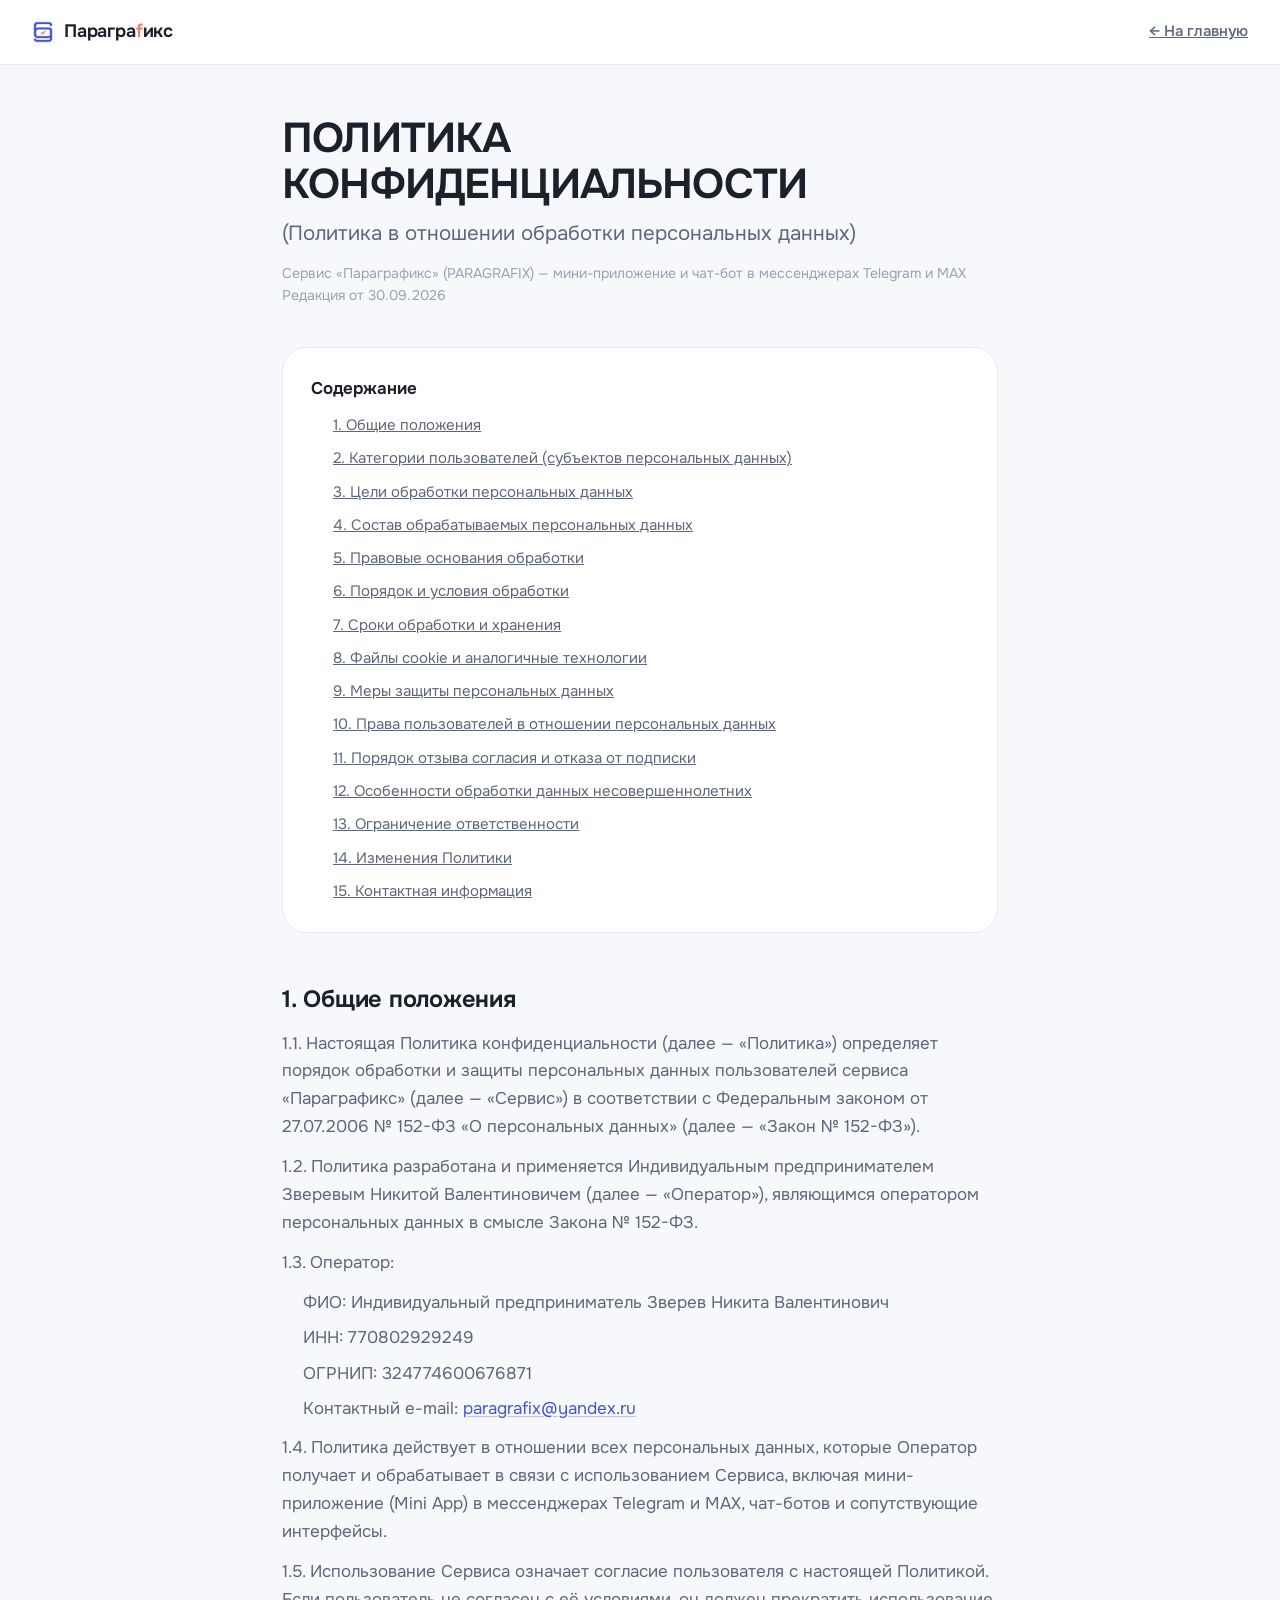
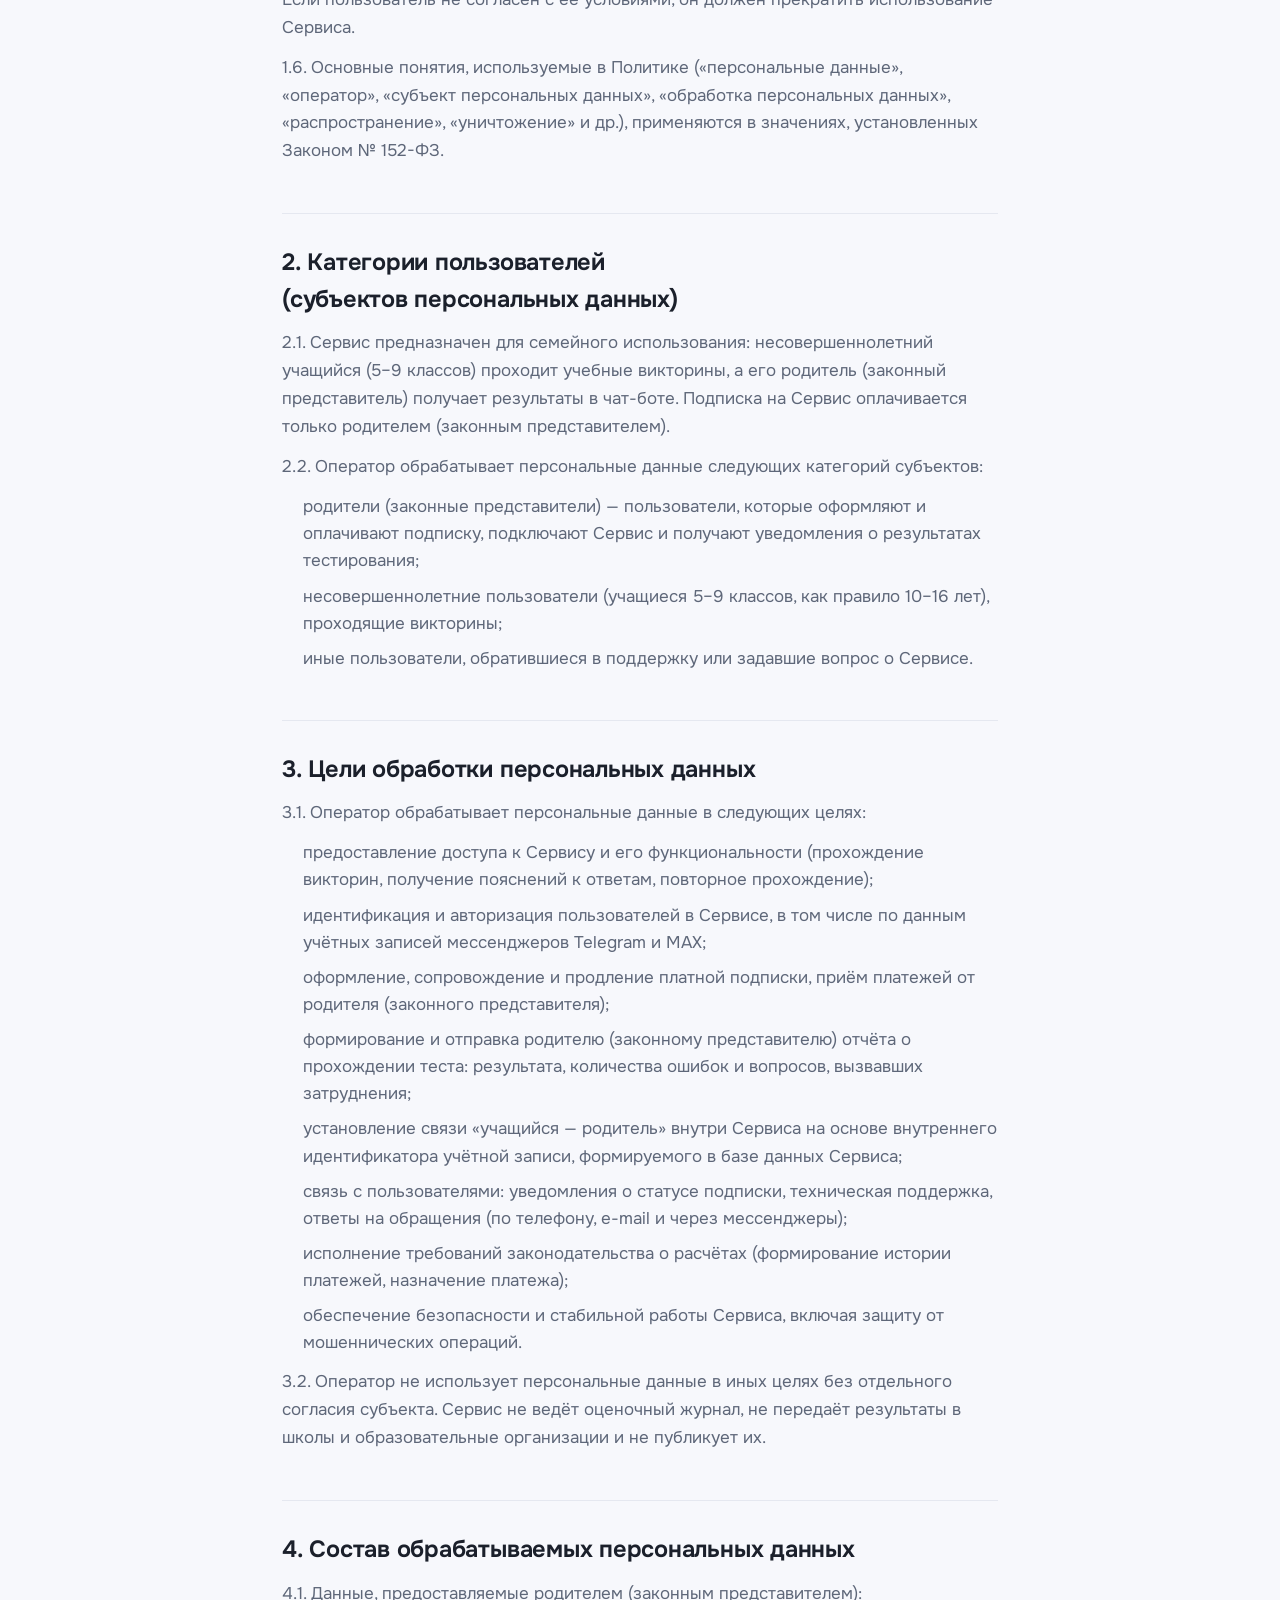
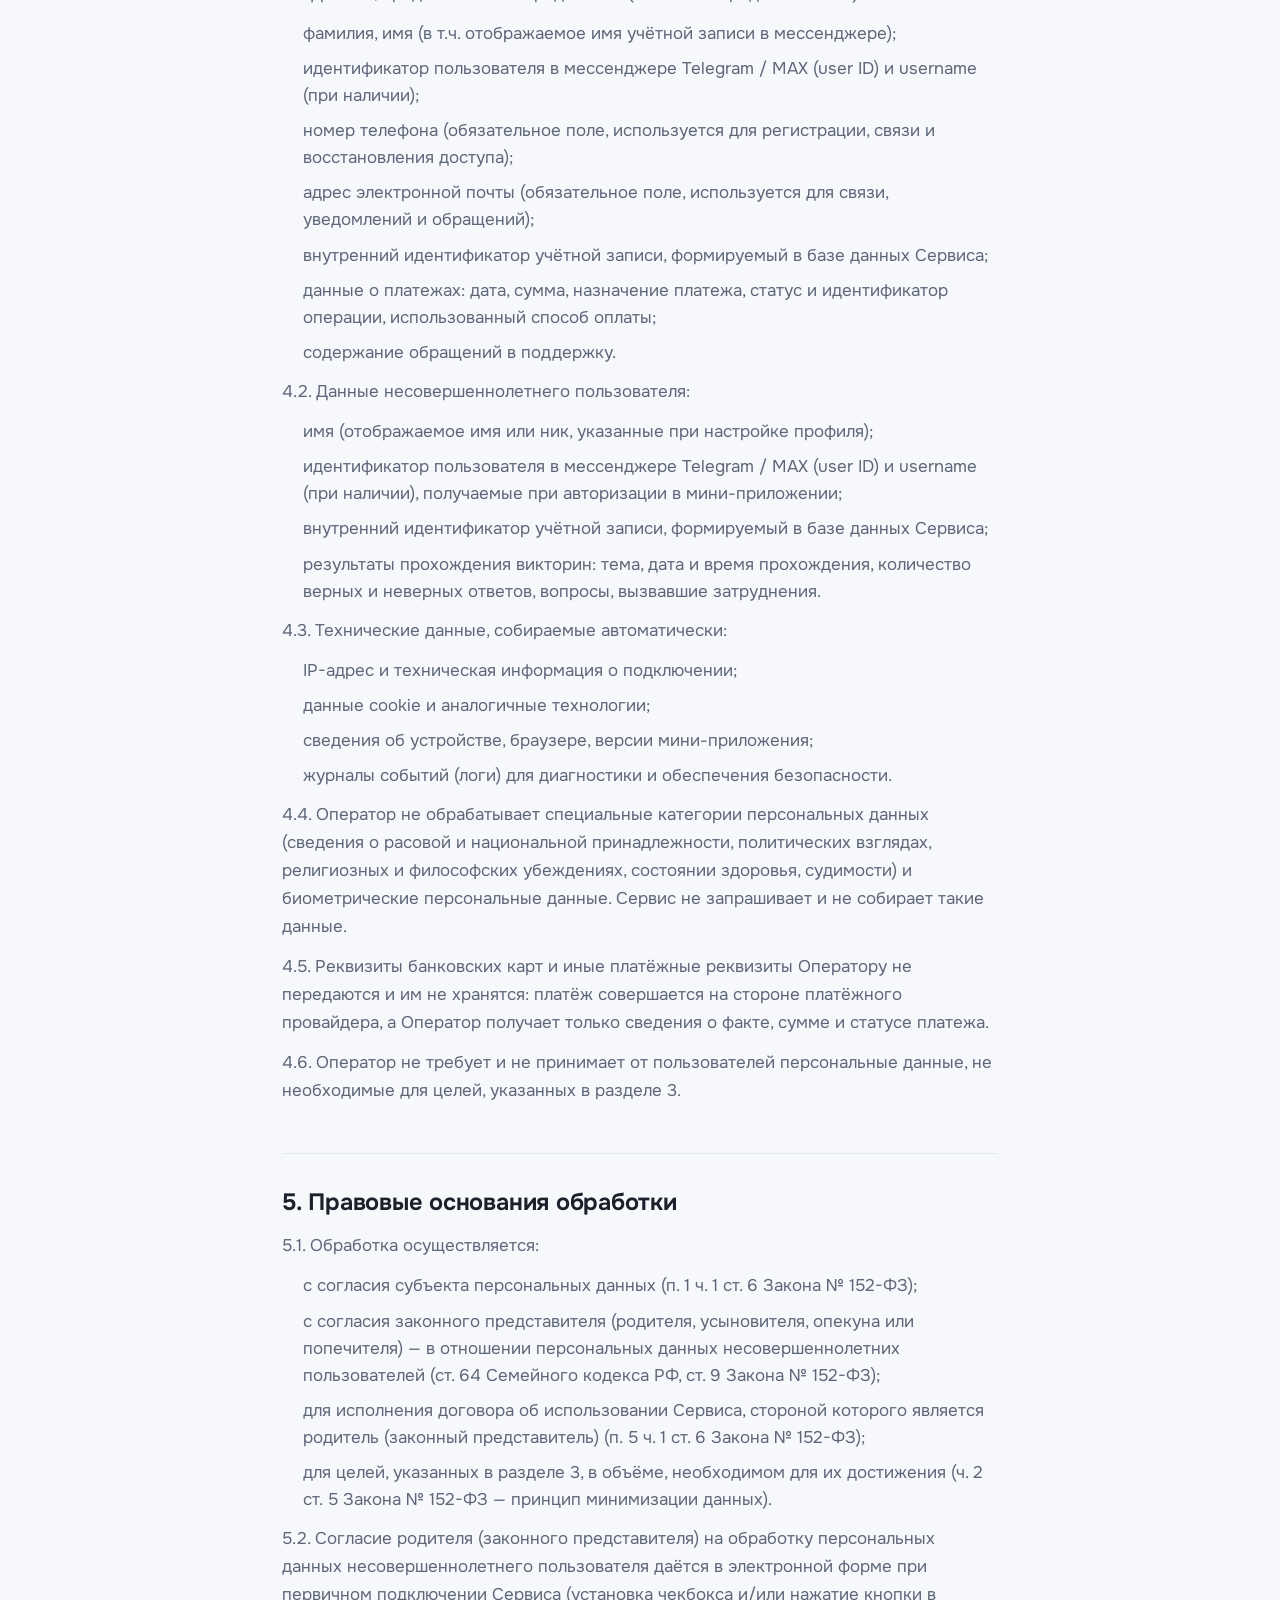
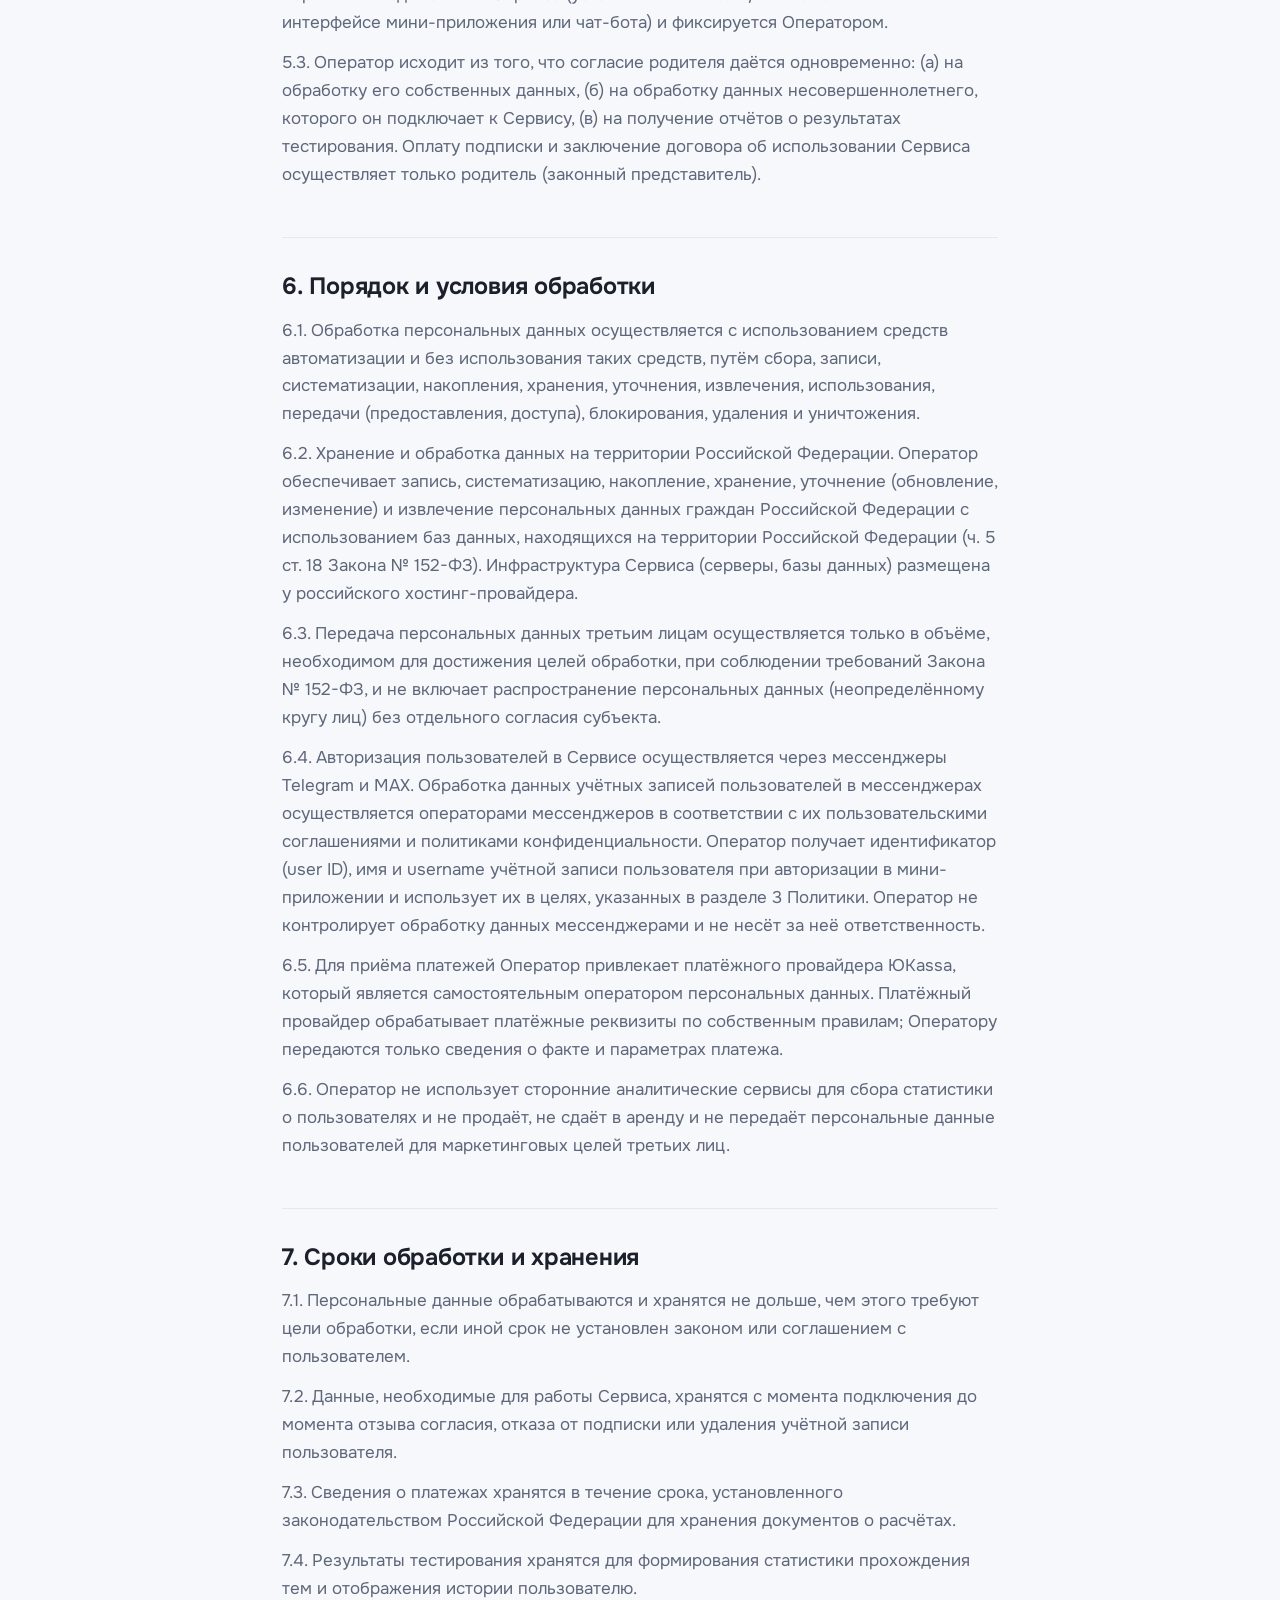
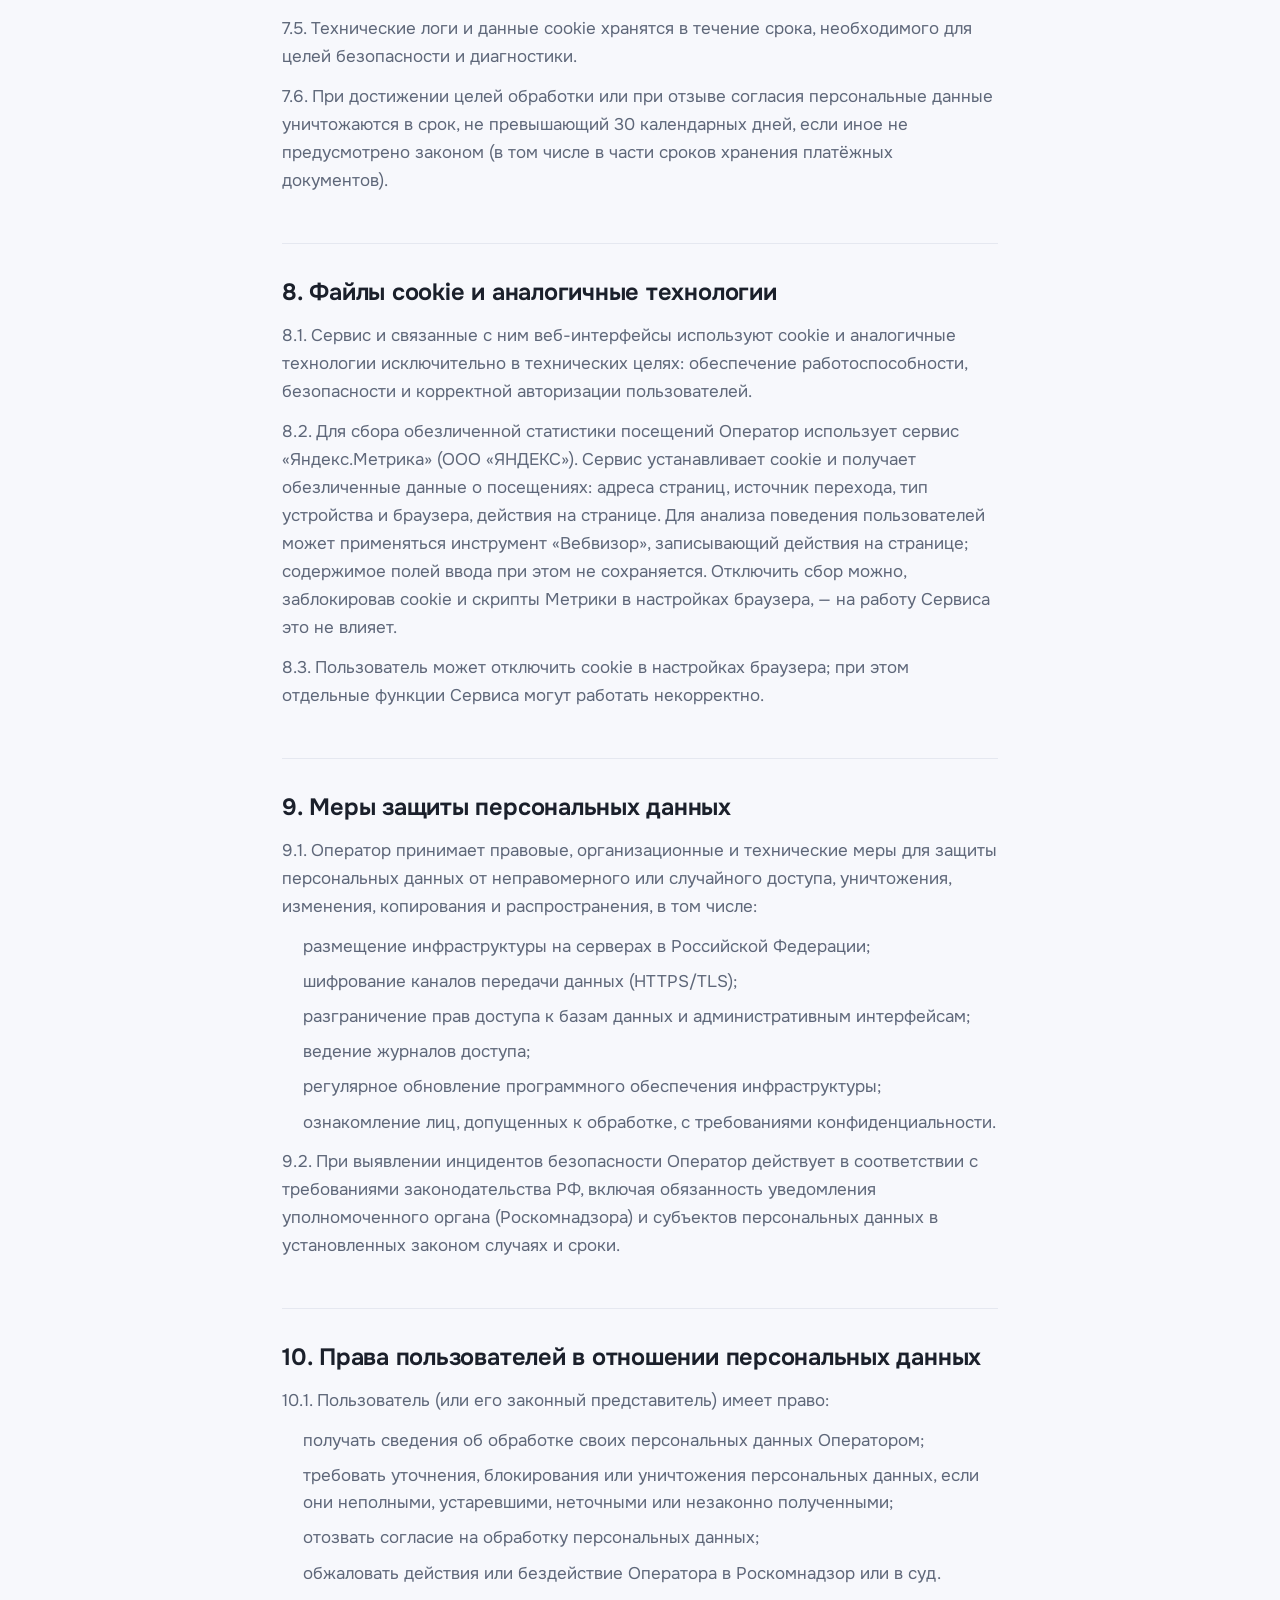
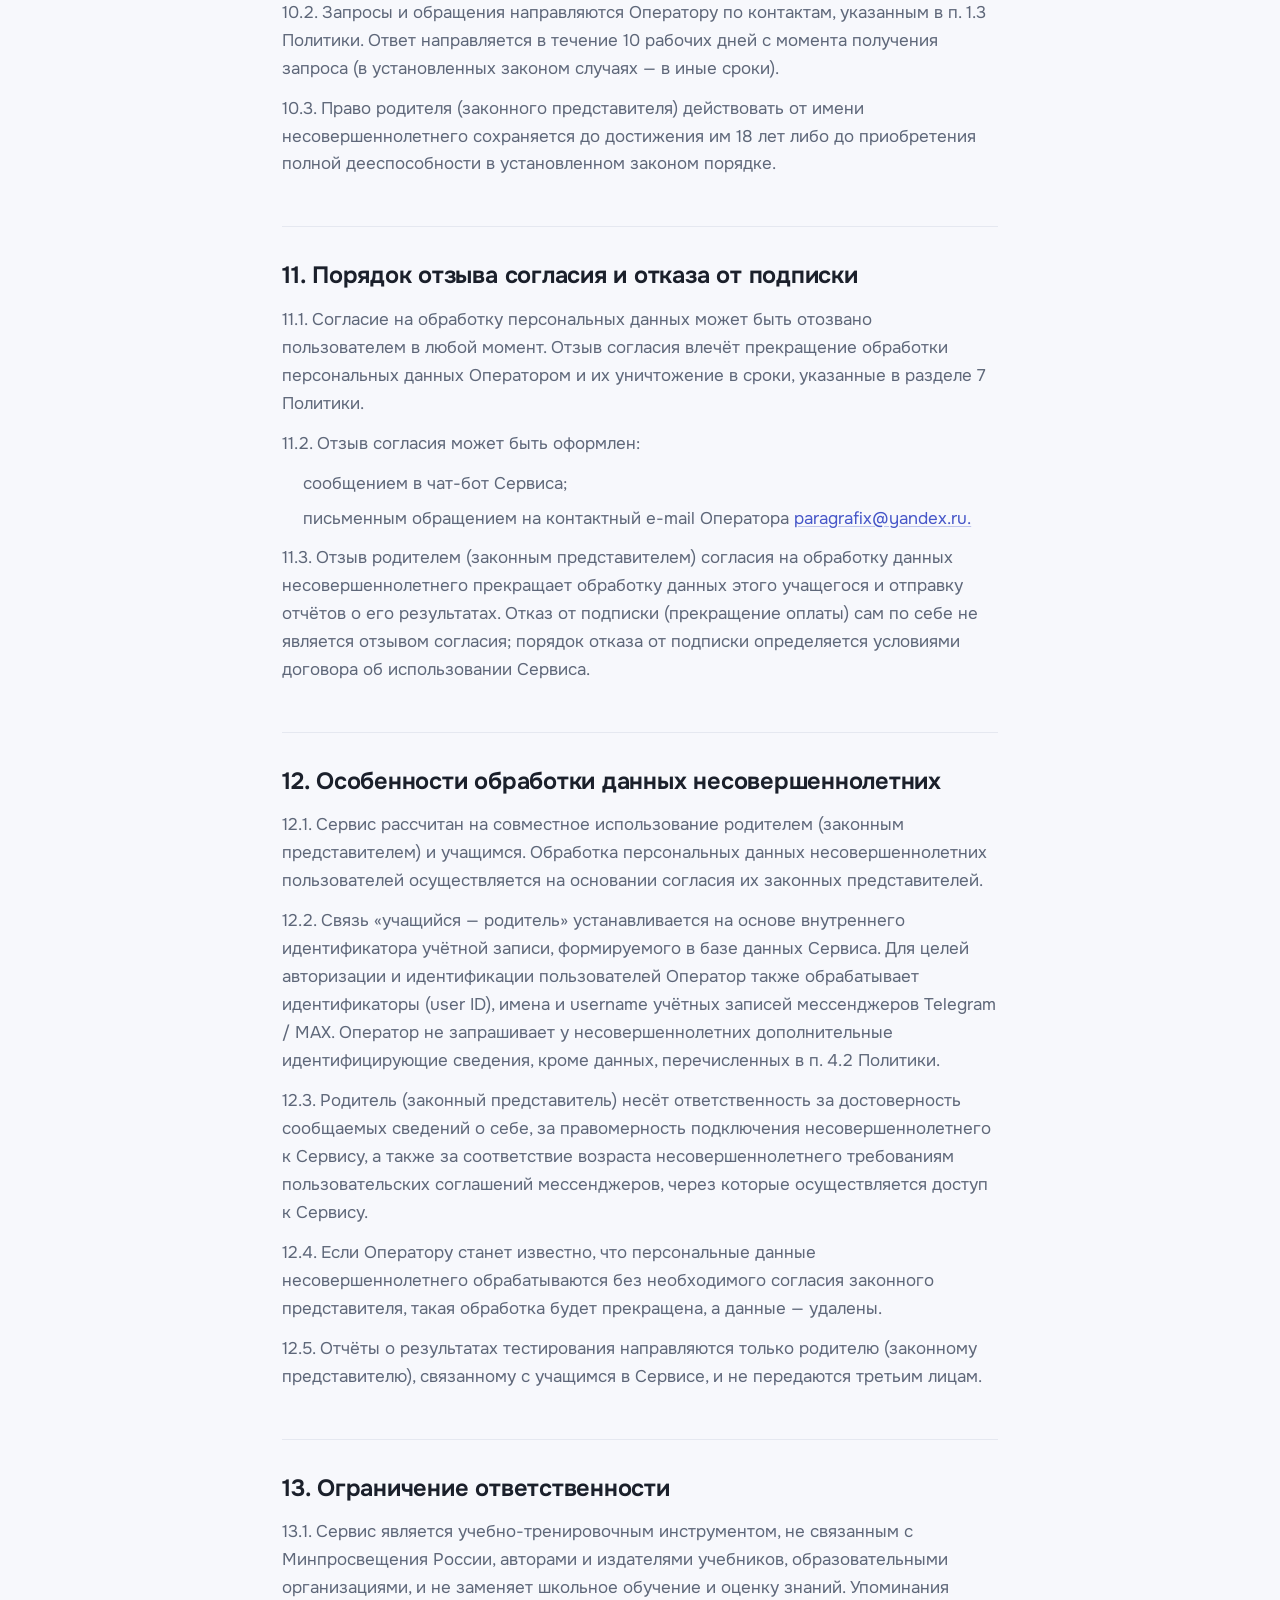
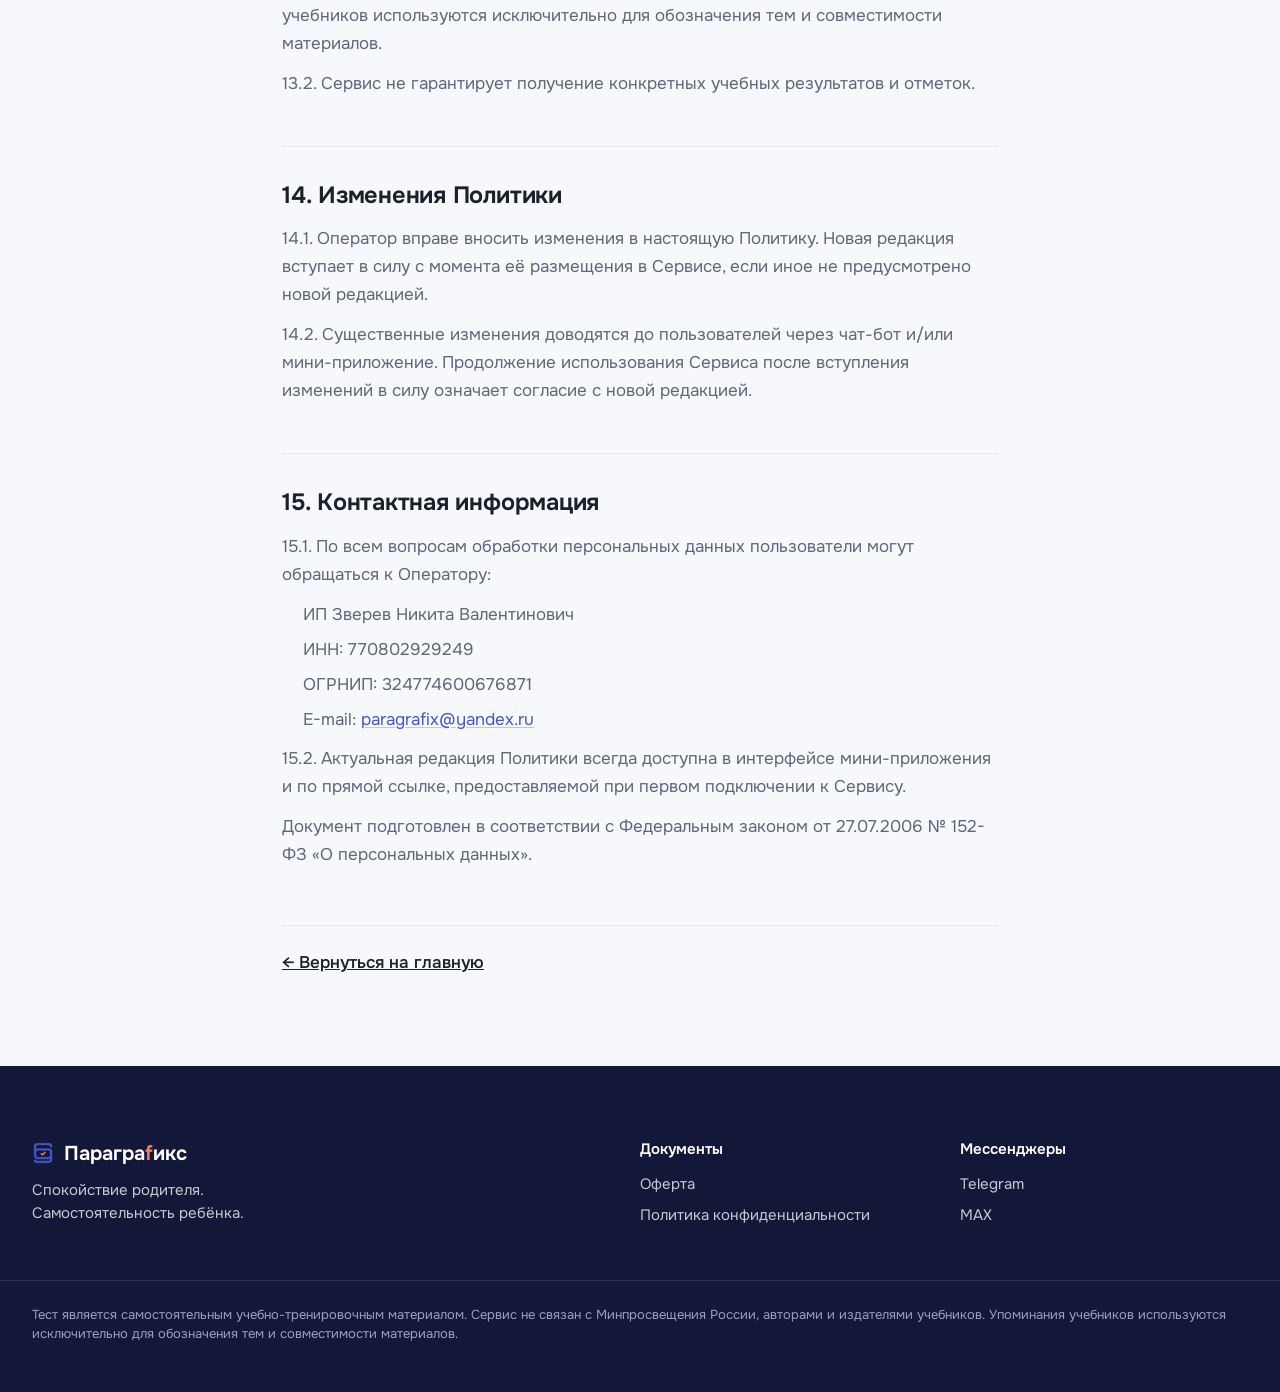
==== commit 0d69972d: "Яндекс.Метрика (44147844) на лендинге; политика п.8.2 — раскрыта веб-аналитика" ====
--- a/privacy.html
+++ b/privacy.html
@@ -123,7 +123,7 @@
       <p>7.6. При достижении целей обработки или при отзыве согласия персональные данные уничтожаются в срок, не превышающий 30 календарных дней, если иное не предусмотрено законом (в том числе в части сроков хранения платёжных документов).</p>
       <h2 id="s8">8. Файлы cookie и аналогичные технологии</h2>
       <p>8.1. Сервис и связанные с ним веб-интерфейсы используют cookie и аналогичные технологии исключительно в технических целях: обеспечение работоспособности, безопасности и корректной авторизации пользователей.</p>
-      <p>8.2. Аналитические cookie и системы сторонней веб-аналитики Оператором не используются.</p>
+      <p>8.2. Для сбора обезличенной статистики посещений Оператор использует сервис «Яндекс.Метрика» (ООО «ЯНДЕКС»). Сервис устанавливает cookie и получает обезличенные данные о посещениях: адреса страниц, источник перехода, тип устройства и браузера, действия на странице. Для анализа поведения пользователей может применяться инструмент «Вебвизор», записывающий действия на странице; содержимое полей ввода при этом не сохраняется. Отключить сбор можно, заблокировав cookie и скрипты Метрики в настройках браузера, — на работу Сервиса это не влияет.</p>
       <p>8.3. Пользователь может отключить cookie в настройках браузера; при этом отдельные функции Сервиса могут работать некорректно.</p>
       <h2 id="s9">9. Меры защиты персональных данных</h2>
       <p>9.1. Оператор принимает правовые, организационные и технические меры для защиты персональных данных от неправомерного или случайного доступа, уничтожения, изменения, копирования и распространения, в том числе:</p>
